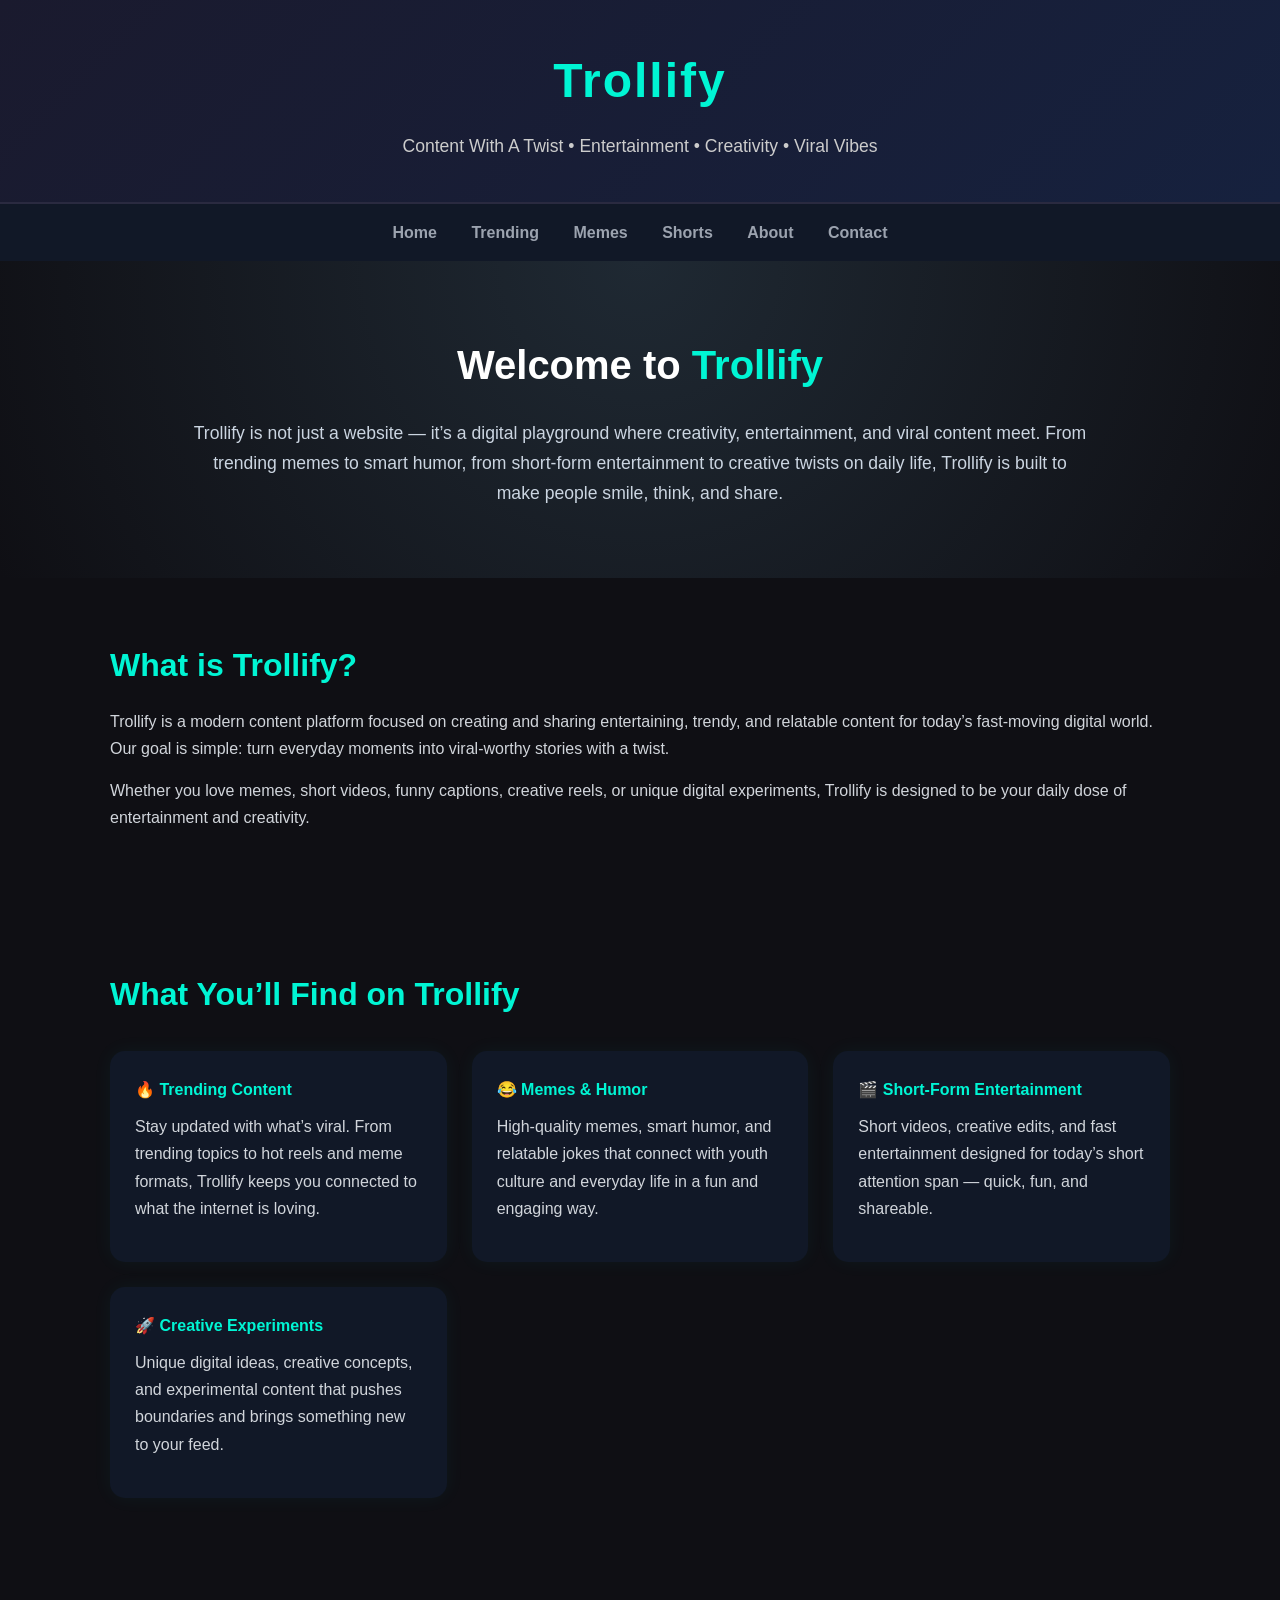
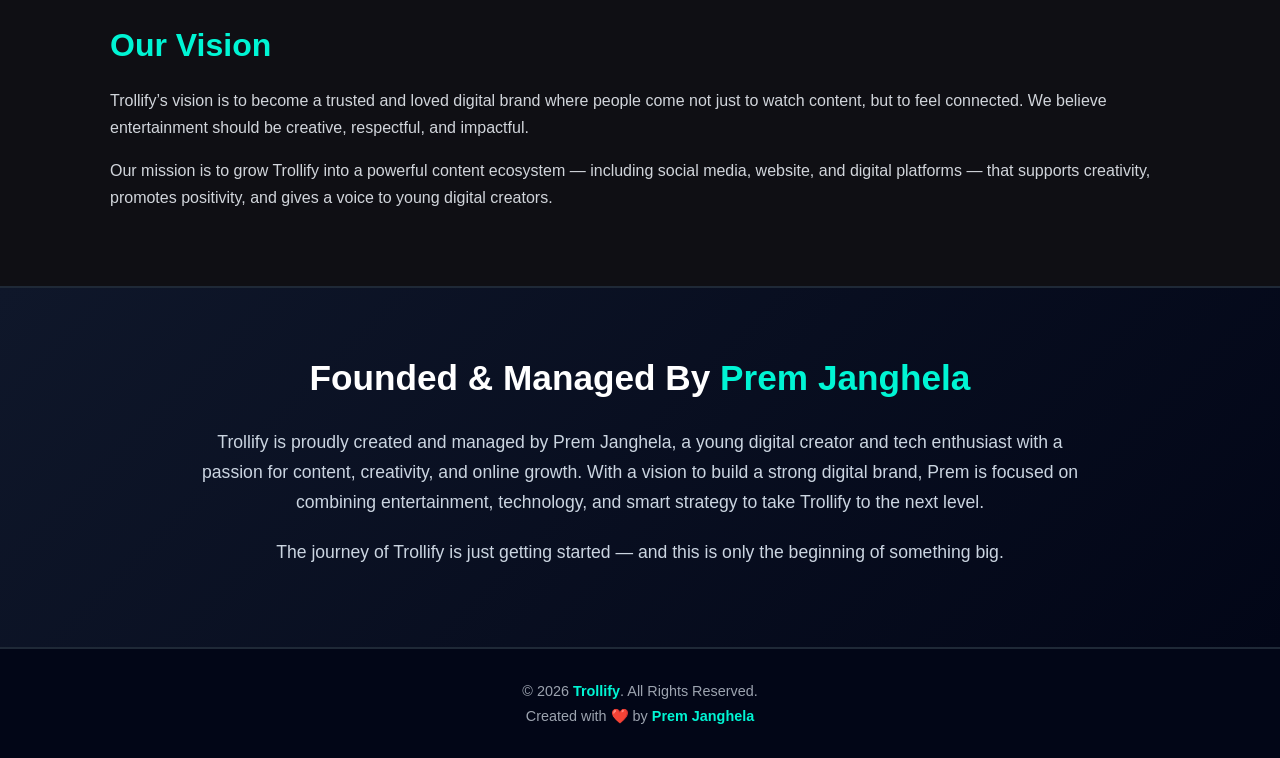
==== index.html @ 2ebb9288 "Create index.html" ====
<!DOCTYPE html>
<html lang="en">
<head>
  <meta charset="UTF-8" />
  <title>Trollify | Content With A Twist</title>
  <meta name="viewport" content="width=device-width, initial-scale=1.0" />

  <style>
    * {
      margin: 0;
      padding: 0;
      box-sizing: border-box;
      font-family: 'Segoe UI', Tahoma, Geneva, Verdana, sans-serif;
    }

    body {
      background: #0f0f14;
      color: #eaeaf0;
      line-height: 1.7;
    }

    header {
      background: linear-gradient(135deg, #1a1a2e, #16213e);
      padding: 40px 20px;
      text-align: center;
      border-bottom: 2px solid #2a2a40;
    }

    header h1 {
      font-size: 3rem;
      letter-spacing: 2px;
      color: #00f5d4;
    }

    header p {
      margin-top: 10px;
      font-size: 1.1rem;
      color: #ccc;
    }

    nav {
      background: #111827;
      padding: 15px;
      text-align: center;
    }

    nav a {
      color: #9ca3af;
      margin: 0 15px;
      text-decoration: none;
      font-weight: 600;
      transition: 0.3s;
    }

    nav a:hover {
      color: #00f5d4;
    }

    .hero {
      padding: 70px 20px;
      text-align: center;
      background: radial-gradient(circle at top, #1f2933, #0f0f14);
    }

    .hero h2 {
      font-size: 2.5rem;
      margin-bottom: 20px;
      color: #ffffff;
    }

    .hero span {
      color: #00f5d4;
    }

    .hero p {
      max-width: 900px;
      margin: auto;
      font-size: 1.1rem;
      color: #cbd5e1;
    }

    .section {
      padding: 60px 20px;
      max-width: 1100px;
      margin: auto;
    }

    .section h3 {
      font-size: 2rem;
      margin-bottom: 15px;
      color: #00f5d4;
    }

    .section p {
      margin-bottom: 15px;
      color: #d1d5db;
    }

    .cards {
      display: grid;
      grid-template-columns: repeat(auto-fit, minmax(250px, 1fr));
      gap: 25px;
      margin-top: 30px;
    }

    .card {
      background: #111827;
      border-radius: 15px;
      padding: 25px;
      box-shadow: 0 0 20px rgba(0, 245, 212, 0.05);
      transition: 0.3s;
    }

    .card:hover {
      transform: translateY(-5px);
      box-shadow: 0 0 30px rgba(0, 245, 212, 0.15);
    }

    .card h4 {
      color: #00f5d4;
      margin-bottom: 10px;
    }

    .owner {
      background: linear-gradient(135deg, #0f172a, #020617);
      border-top: 2px solid #1f2937;
      border-bottom: 2px solid #1f2937;
      text-align: center;
      padding: 60px 20px;
    }

    .owner h3 {
      font-size: 2.2rem;
      color: #ffffff;
    }

    .owner span {
      color: #00f5d4;
    }

    .owner p {
      max-width: 900px;
      margin: 20px auto;
      color: #cbd5e1;
      font-size: 1.1rem;
    }

    footer {
      background: #020617;
      text-align: center;
      padding: 30px 15px;
      color: #9ca3af;
      font-size: 0.9rem;
    }

    footer strong {
      color: #00f5d4;
    }
  </style>
</head>
<body>

  <!-- Header -->
  <header>
    <h1>Trollify</h1>
    <p>Content With A Twist • Entertainment • Creativity • Viral Vibes</p>
  </header>

  <!-- Navigation -->
  <nav>
    <a href="#">Home</a>
    <a href="#">Trending</a>
    <a href="#">Memes</a>
    <a href="#">Shorts</a>
    <a href="#">About</a>
    <a href="#">Contact</a>
  </nav>

  <!-- Hero Section -->
  <section class="hero">
    <h2>Welcome to <span>Trollify</span></h2>
    <p>
      Trollify is not just a website — it’s a digital playground where creativity,
      entertainment, and viral content meet. From trending memes to smart humor,
      from short-form entertainment to creative twists on daily life, Trollify is
      built to make people smile, think, and share.
    </p>
  </section>

  <!-- About Section -->
  <section class="section">
    <h3>What is Trollify?</h3>
    <p>
      Trollify is a modern content platform focused on creating and sharing
      entertaining, trendy, and relatable content for today’s fast-moving digital world.
      Our goal is simple: turn everyday moments into viral-worthy stories with a twist.
    </p>
    <p>
      Whether you love memes, short videos, funny captions, creative reels,
      or unique digital experiments, Trollify is designed to be your daily dose
      of entertainment and creativity.
    </p>
  </section>

  <!-- Cards Section -->
  <section class="section">
    <h3>What You’ll Find on Trollify</h3>

    <div class="cards">
      <div class="card">
        <h4>🔥 Trending Content</h4>
        <p>
          Stay updated with what’s viral. From trending topics to hot reels and
          meme formats, Trollify keeps you connected to what the internet is loving.
        </p>
      </div>

      <div class="card">
        <h4>😂 Memes & Humor</h4>
        <p>
          High-quality memes, smart humor, and relatable jokes that connect with
          youth culture and everyday life in a fun and engaging way.
        </p>
      </div>

      <div class="card">
        <h4>🎬 Short-Form Entertainment</h4>
        <p>
          Short videos, creative edits, and fast entertainment designed for
          today’s short attention span — quick, fun, and shareable.
        </p>
      </div>

      <div class="card">
        <h4>🚀 Creative Experiments</h4>
        <p>
          Unique digital ideas, creative concepts, and experimental content that
          pushes boundaries and brings something new to your feed.
        </p>
      </div>
    </div>
  </section>

  <!-- Vision Section -->
  <section class="section">
    <h3>Our Vision</h3>
    <p>
      Trollify’s vision is to become a trusted and loved digital brand where people
      come not just to watch content, but to feel connected. We believe entertainment
      should be creative, respectful, and impactful.
    </p>
    <p>
      Our mission is to grow Trollify into a powerful content ecosystem — including
      social media, website, and digital platforms — that supports creativity,
      promotes positivity, and gives a voice to young digital creators.
    </p>
  </section>

  <!-- Owner Section -->
  <section class="owner">
    <h3>Founded & Managed By <span>Prem Janghela</span></h3>
    <p>
      Trollify is proudly created and managed by Prem Janghela, a young digital
      creator and tech enthusiast with a passion for content, creativity, and
      online growth. With a vision to build a strong digital brand, Prem is focused
      on combining entertainment, technology, and smart strategy to take Trollify
      to the next level.
    </p>
    <p>
      The journey of Trollify is just getting started — and this is only the
      beginning of something big.
    </p>
  </section>

  <!-- Footer -->
  <footer>
    <p>
      © 2026 <strong>Trollify</strong>. All Rights Reserved. <br />
      Created with ❤️ by <strong>Prem Janghela</strong>
    </p>
  </footer>

</body>
</html>
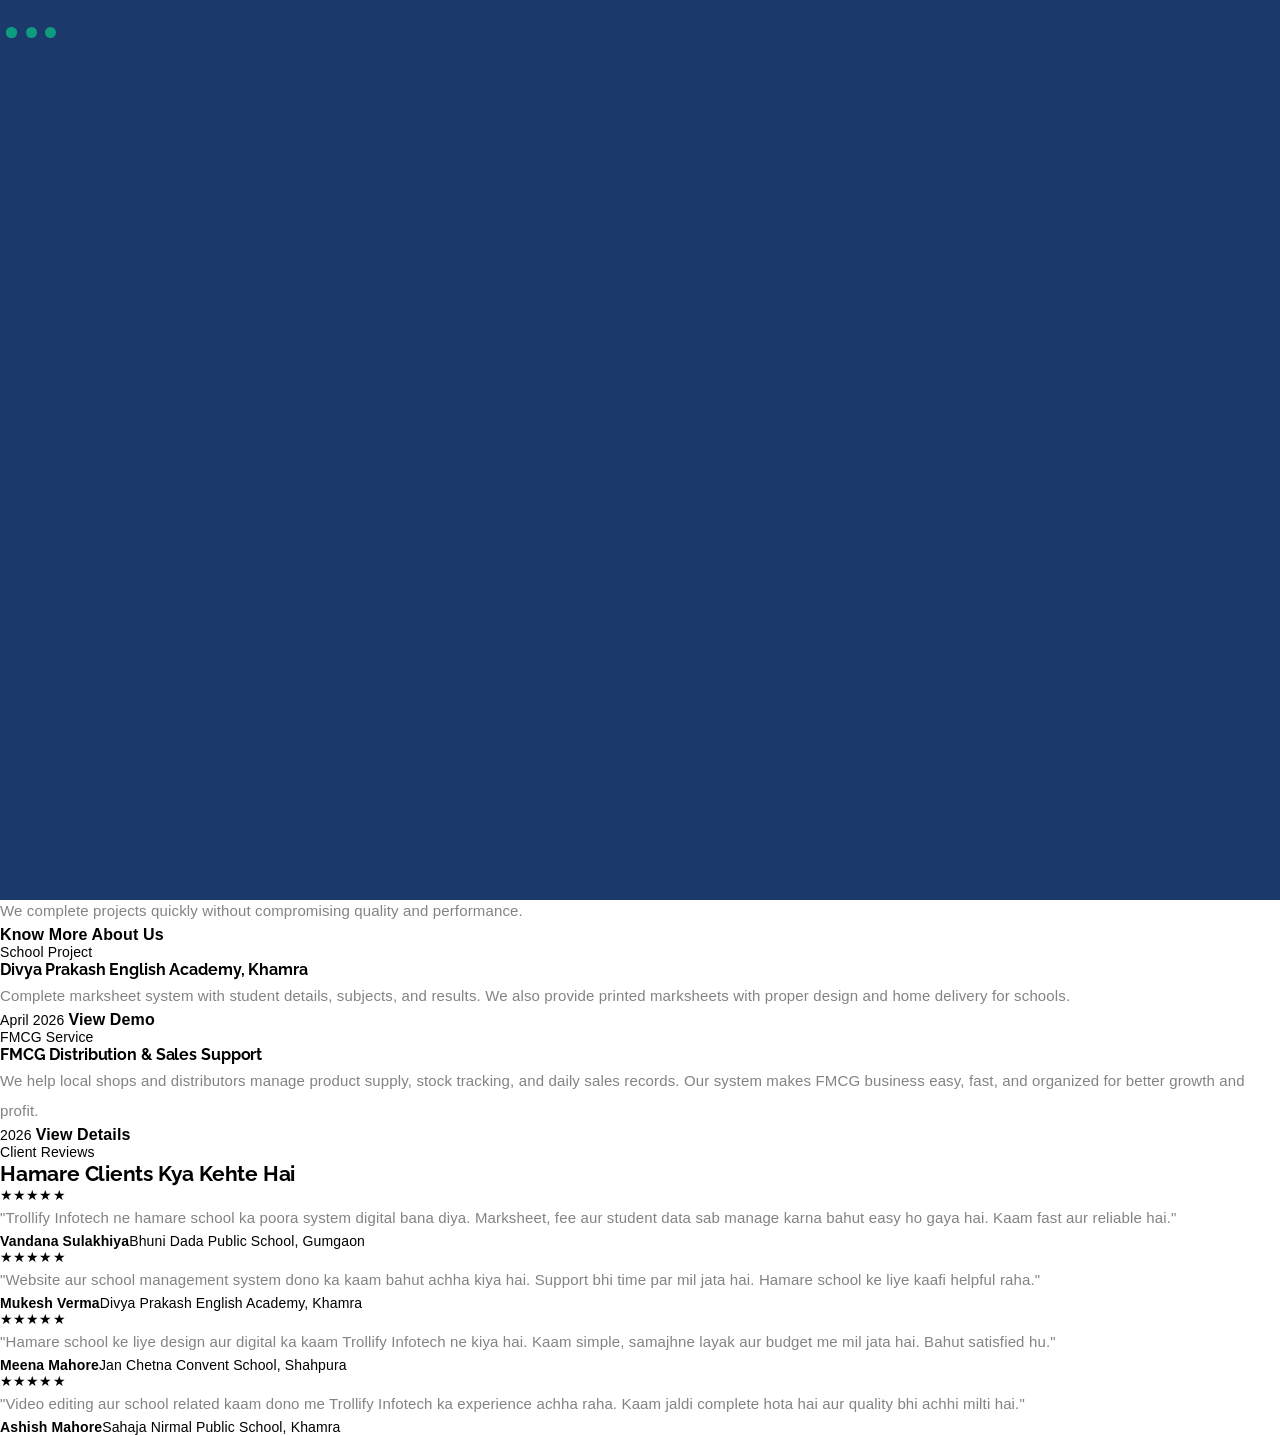
==== commit a94f916a: "Add files via upload" ====
--- a/index.html
+++ b/index.html
@@ -1,284 +1,328 @@
 <!DOCTYPE html>
 <html lang="en">
+
 <head>
-  <meta charset="UTF-8" />
-  <title>Trollify | Content With A Twist</title>
-  <meta name="viewport" content="width=device-width, initial-scale=1.0" />
-
-  <style>
-    * {
-      margin: 0;
-      padding: 0;
-      box-sizing: border-box;
-      font-family: 'Segoe UI', Tahoma, Geneva, Verdana, sans-serif;
-    }
-
-    body {
-      background: #0f0f14;
-      color: #eaeaf0;
-      line-height: 1.7;
-    }
-
-    header {
-      background: linear-gradient(135deg, #1a1a2e, #16213e);
-      padding: 40px 20px;
-      text-align: center;
-      border-bottom: 2px solid #2a2a40;
-    }
-
-    header h1 {
-      font-size: 3rem;
-      letter-spacing: 2px;
-      color: #00f5d4;
-    }
-
-    header p {
-      margin-top: 10px;
-      font-size: 1.1rem;
-      color: #ccc;
-    }
-
-    nav {
-      background: #111827;
-      padding: 15px;
-      text-align: center;
-    }
-
-    nav a {
-      color: #9ca3af;
-      margin: 0 15px;
-      text-decoration: none;
-      font-weight: 600;
-      transition: 0.3s;
-    }
-
-    nav a:hover {
-      color: #00f5d4;
-    }
-
-    .hero {
-      padding: 70px 20px;
-      text-align: center;
-      background: radial-gradient(circle at top, #1f2933, #0f0f14);
-    }
-
-    .hero h2 {
-      font-size: 2.5rem;
-      margin-bottom: 20px;
-      color: #ffffff;
-    }
-
-    .hero span {
-      color: #00f5d4;
-    }
-
-    .hero p {
-      max-width: 900px;
-      margin: auto;
-      font-size: 1.1rem;
-      color: #cbd5e1;
-    }
-
-    .section {
-      padding: 60px 20px;
-      max-width: 1100px;
-      margin: auto;
-    }
-
-    .section h3 {
-      font-size: 2rem;
-      margin-bottom: 15px;
-      color: #00f5d4;
-    }
-
-    .section p {
-      margin-bottom: 15px;
-      color: #d1d5db;
-    }
-
-    .cards {
-      display: grid;
-      grid-template-columns: repeat(auto-fit, minmax(250px, 1fr));
-      gap: 25px;
-      margin-top: 30px;
-    }
-
-    .card {
-      background: #111827;
-      border-radius: 15px;
-      padding: 25px;
-      box-shadow: 0 0 20px rgba(0, 245, 212, 0.05);
-      transition: 0.3s;
-    }
-
-    .card:hover {
-      transform: translateY(-5px);
-      box-shadow: 0 0 30px rgba(0, 245, 212, 0.15);
-    }
-
-    .card h4 {
-      color: #00f5d4;
-      margin-bottom: 10px;
-    }
-
-    .owner {
-      background: linear-gradient(135deg, #0f172a, #020617);
-      border-top: 2px solid #1f2937;
-      border-bottom: 2px solid #1f2937;
-      text-align: center;
-      padding: 60px 20px;
-    }
-
-    .owner h3 {
-      font-size: 2.2rem;
-      color: #ffffff;
-    }
-
-    .owner span {
-      color: #00f5d4;
-    }
-
-    .owner p {
-      max-width: 900px;
-      margin: 20px auto;
-      color: #cbd5e1;
-      font-size: 1.1rem;
-    }
-
-    footer {
-      background: #020617;
-      text-align: center;
-      padding: 30px 15px;
-      color: #9ca3af;
-      font-size: 0.9rem;
-    }
-
-    footer strong {
-      color: #00f5d4;
-    }
-  </style>
+    <meta charset="UTF-8">
+    <meta name="description" content="VaultEdge - Premium financial planning and investment management HTML template">
+    <meta http-equiv="X-UA-Compatible" content="IE=edge">
+    <meta name="viewport" content="width=device-width, initial-scale=1, shrink-to-fit=no">
+
+    <title>Trollify Infotech | Prem Janghela</title>
+
+    <link rel="icon" href="img/core-img/favicon.ico">
+    <link rel="stylesheet" href="style.css">
+    <link rel="stylesheet" href="css/custom-override.css">
 </head>
+
 <body>
-
-  <!-- Header -->
-  <header>
-    <h1>Trollify</h1>
-    <p>Content With A Twist • Entertainment • Creativity • Viral Vibes</p>
-  </header>
-
-  <!-- Navigation -->
-  <nav>
-    <a href="#">Home</a>
-    <a href="#">Trending</a>
-    <a href="#">Memes</a>
-    <a href="#">Shorts</a>
-    <a href="#">About</a>
-    <a href="#">Contact</a>
-  </nav>
-
-  <!-- Hero Section -->
-  <section class="hero">
-    <h2>Welcome to <span>Trollify</span></h2>
-    <p>
-      Trollify is not just a website — it’s a digital playground where creativity,
-      entertainment, and viral content meet. From trending memes to smart humor,
-      from short-form entertainment to creative twists on daily life, Trollify is
-      built to make people smile, think, and share.
-    </p>
-  </section>
-
-  <!-- About Section -->
-  <section class="section">
-    <h3>What is Trollify?</h3>
-    <p>
-      Trollify is a modern content platform focused on creating and sharing
-      entertaining, trendy, and relatable content for today’s fast-moving digital world.
-      Our goal is simple: turn everyday moments into viral-worthy stories with a twist.
-    </p>
-    <p>
-      Whether you love memes, short videos, funny captions, creative reels,
-      or unique digital experiments, Trollify is designed to be your daily dose
-      of entertainment and creativity.
-    </p>
-  </section>
-
-  <!-- Cards Section -->
-  <section class="section">
-    <h3>What You’ll Find on Trollify</h3>
-
-    <div class="cards">
-      <div class="card">
-        <h4>🔥 Trending Content</h4>
-        <p>
-          Stay updated with what’s viral. From trending topics to hot reels and
-          meme formats, Trollify keeps you connected to what the internet is loving.
-        </p>
-      </div>
-
-      <div class="card">
-        <h4>😂 Memes & Humor</h4>
-        <p>
-          High-quality memes, smart humor, and relatable jokes that connect with
-          youth culture and everyday life in a fun and engaging way.
-        </p>
-      </div>
-
-      <div class="card">
-        <h4>🎬 Short-Form Entertainment</h4>
-        <p>
-          Short videos, creative edits, and fast entertainment designed for
-          today’s short attention span — quick, fun, and shareable.
-        </p>
-      </div>
-
-      <div class="card">
-        <h4>🚀 Creative Experiments</h4>
-        <p>
-          Unique digital ideas, creative concepts, and experimental content that
-          pushes boundaries and brings something new to your feed.
-        </p>
-      </div>
-    </div>
-  </section>
-
-  <!-- Vision Section -->
-  <section class="section">
-    <h3>Our Vision</h3>
-    <p>
-      Trollify’s vision is to become a trusted and loved digital brand where people
-      come not just to watch content, but to feel connected. We believe entertainment
-      should be creative, respectful, and impactful.
-    </p>
-    <p>
-      Our mission is to grow Trollify into a powerful content ecosystem — including
-      social media, website, and digital platforms — that supports creativity,
-      promotes positivity, and gives a voice to young digital creators.
-    </p>
-  </section>
-
-  <!-- Owner Section -->
-  <section class="owner">
-    <h3>Founded & Managed By <span>Prem Janghela</span></h3>
-    <p>
-      Trollify is proudly created and managed by Prem Janghela, a young digital
-      creator and tech enthusiast with a passion for content, creativity, and
-      online growth. With a vision to build a strong digital brand, Prem is focused
-      on combining entertainment, technology, and smart strategy to take Trollify
-      to the next level.
-    </p>
-    <p>
-      The journey of Trollify is just getting started — and this is only the
-      beginning of something big.
-    </p>
-  </section>
-
-  <!-- Footer -->
-  <footer>
-    <p>
-      © 2026 <strong>Trollify</strong>. All Rights Reserved. <br />
-      Created with ❤️ by <strong>Prem Janghela</strong>
-    </p>
-  </footer>
-
+    <!-- Preloader -->
+    <div class="preloader d-flex align-items-center justify-content-center">
+        <div class="lds-ellipsis"><div></div><div></div><div></div><div></div></div>
+    </div>
+
+    <!-- ===== NAVBAR (single dark bar, logo left, nav center, CTA right) ===== -->
+<div id="header"></div>
+    <!-- ===== HERO: Split layout — left text, right image panel ===== -->
+    <section class="ve-hero">
+        <!-- Left Panel -->
+        <div class="ve-hero-left">
+            <span class="ve-hero-badge">Trusted Since 2025 &nbsp;·&nbsp; 20+ Clients</span>
+            <h1>One <span class="ve-highlight">Platform. </span><br>Multiple Solutions.</h1>            
+            <p>We provide complete digital solutions for schools, businesses, and creators. 
+            From school management systems and business growth strategies to FMCG support, 
+            video production, and freelancing services — everything in one place to help you grow faster.</p>
+            
+            <div class="ve-hero-btns">
+                <a href="services.html" class="ve-btn-primary">Explore Services</a>
+                <a href="about.html" class="ve-btn-ghost">Learn More</a>
+            </div>
+            <!-- Quick Stats Row -->
+            <div class="ve-hero-stats">
+                <div class="ve-stat">
+                    <strong>20+</strong>
+                    <span>Clients</span>
+                </div>
+                <div class="ve-stat-divider"></div>
+                <div class="ve-stat">
+                    <strong>99%</strong>
+                    <span>Client Satisfaction</span>
+                </div>
+                <div class="ve-stat-divider"></div>
+                <div class="ve-stat">
+                    <strong>3+</strong>
+                    <span>Years Experience</span>
+                </div>
+            </div>
+        </div>
+        <!-- Right Panel: overlapping image cards -->
+        <div class="ve-hero-right">
+            <div class="ve-hero-img-main bg-img" style="background-image:url(https://i.postimg.cc/QdpS8zsN/IMG-20260420-WA0002.jpg);"></div>
+            <div class="ve-hero-img-accent bg-img" style="background-image:url(img/ceo-photo.png);"></div>
+            <!-- Floating card -->
+            <div class="ve-float-card" style="opacity:60%;" >
+                <i class="fa fa-line-chart"></i>
+                <div>
+                    <strong>+86.4%</strong>
+                    <span>Growth</span>
+                </div>
+            </div>
+        </div>
+    </section>
+
+
+<div class="ve-trust-bar">
+    <div class="ve-trust-inner">
+        <span><i class="fa fa-laptop-code"></i> Modern Website Development</span>
+        <span><i class="fa fa user"></i> Complete School Management Solutions</span>
+        <span><i class="fa-solid fa-chart-line"></i> Business Growth & Digital Support</span>
+        <span><i class="fa-solid fa-box"></i> FMCG Distribution Assistance</span>
+        <span><i class="fa-solid fa-video"></i> Video Shooting & Editing Services</span>
+        <span><i class="fa-solid fa-paintbrush"></i> Creative Design & Branding</span>
+        <span><i class="fa-solid fa-user-gear"></i> Custom Freelancing Services</span>
+        <span><i class="fa-solid fa-indian-rupee-sign"></i> Affordable Pricing</span>
+        <span><i class="fa-solid fa-bolt"></i> Fast Delivery</span>
+        <span><i class="fa-solid fa-headset"></i> Customer Support</span>
+    </div>
+</div>
+<!-- ===== SERVICES GRID (Trollify Version) ===== -->
+<section class="ve-section ve-services-section">
+    <div class="container">
+        <div class="ve-section-header text-center">
+            <span class="ve-section-tag">What We Offer</span>
+            <h2>Our Digital <span>Services</span></h2>
+            <p>From schools to businesses — we provide complete digital solutions to grow faster and smarter.</p>
+        </div>
+
+        <div class="ve-services-grid">
+
+            <div class="ve-service-card wow fadeInUp" data-wow-delay="100ms">
+                <div class="ve-service-icon"><i class="icon-profits"></i></div>
+                <h4>School Management System</h4>
+                <p>Complete solution for marksheet, admit card, fee management, and student data handling.</p>
+                <a href="school.html" class="ve-card-link">Explore <i class="fa fa-long-arrow-right"></i></a>
+            </div>
+
+            <div class="ve-service-card wow fadeInUp" data-wow-delay="200ms">
+                <div class="ve-service-icon"><i class="icon-money-1"></i></div>
+                <h4>Business Growth Solutions</h4>
+                <p>We help businesses grow with website development, branding, and digital marketing.</p>
+                <a href="business.html" class="ve-card-link">Explore <i class="fa fa-long-arrow-right"></i></a>
+            </div>
+
+            <div class="ve-service-card wow fadeInUp" data-wow-delay="300ms">
+                <div class="ve-service-icon"><i class="icon-coin"></i></div>
+                <h4>FMCG Support Services</h4>
+                <p>Support for distribution systems, sales tracking, and retail business management.</p>
+                <a href="fmcg.html" class="ve-card-link">Explore <i class="fa fa-long-arrow-right"></i></a>
+            </div>
+
+            <div class="ve-service-card wow fadeInUp" data-wow-delay="400ms">
+                <div class="ve-service-icon"><i class="icon-smartphone-1"></i></div>
+                <h4>Video Shooting & Editing</h4>
+                <p>Professional video creation, reels, ads, and promotional content for your brand.</p>
+                <a href="video.html" class="ve-card-link">Explore <i class="fa fa-long-arrow-right"></i></a>
+            </div>
+
+            <div class="ve-service-card wow fadeInUp" data-wow-delay="500ms">
+                <div class="ve-service-icon"><i class="icon-diamond"></i></div>
+                <h4>Website Development</h4>
+                <p>Modern and responsive websites designed to grow your business online.</p>
+                <a href="web.html" class="ve-card-link">Explore <i class="fa fa-long-arrow-right"></i></a>
+            </div>
+
+            <div class="ve-service-card wow fadeInUp" data-wow-delay="600ms">
+                <div class="ve-service-icon"><i class="icon-piggy-bank"></i></div>
+                <h4>Freelancing & Design</h4>
+                <p>Posters, social media creatives, and custom digital work at affordable pricing.</p>
+                <a href="freelancing.html" class="ve-card-link">Explore <i class="fa fa-long-arrow-right"></i></a>
+            </div>
+
+        </div>
+    </div>
+</section>
+
+<!-- ===== WHY US (Trollify Version) ===== -->
+<section class="ve-section ve-whyus-section">
+    <div class="container">
+        <div class="row align-items-center">
+
+            <!-- Image Side --
+            <div class="col-12 col-lg-5">
+                <div class="ve-whyus-img-wrap wow fadeInLeft" data-wow-delay="100ms">
+                    <div class="ve-whyus-img-main bg-img" style="background-image:url(img/bg-img/5.jpg);"></div>
+                    <div class="ve-whyus-badge">
+                        <strong>2+</strong>
+                        <span>Years of Digital Experience</span>
+                    </div>
+                </div>
+            </div> 
+            --->
+
+            <!-- Content Side -->
+            <div class="col-12 col-lg-7 wow fadeInRight" data-wow-delay="200ms">
+                <div class="ve-whyus-content">
+                    <span class="ve-section-tag">Why Trollify Infotech</span>
+                    <h2>A Smarter Way to Grow <span>Your Business</span></h2>
+
+                    <p>
+                        We provide smart digital solutions for schools, businesses, and creators. 
+                        Our focus is to deliver fast, affordable, and result-driven services that help you grow in today’s digital world.
+                    </p>
+
+                    <div class="ve-checklist">
+
+                        <div class="ve-check-item">
+                            <i class="fa fa-check-circle"></i>
+                            <div>
+                                <strong>Multi-Service Platform</strong>
+                                <p>All services like school systems, business growth, video editing, and design in one place.</p>
+                            </div>
+                        </div>
+
+                        <div class="ve-check-item">
+                            <i class="fa fa-check-circle"></i>
+                            <div>
+                                <strong>Affordable Pricing</strong>
+                                <p>Budget-friendly solutions designed for students, schools, and small businesses.</p>
+                            </div>
+                        </div>
+
+                        <div class="ve-check-item">
+                            <i class="fa fa-check-circle"></i>
+                            <div>
+                                <strong>Fast & Reliable Delivery</strong>
+                                <p>We complete projects quickly without compromising quality and performance.</p>
+                            </div>
+                        </div>
+
+                    </div>
+
+                    <a href="about.html" class="ve-btn-primary mt-30">Know More About Us</a>
+                </div>
+            </div>
+
+        </div>
+    </div>
+</section>
+
+<!---------post------>    
+<div class="col-12 col-md-4 wow fadeInUp" data-wow-delay="100ms">
+    <div class="ve-insight-card">
+
+        <!-- Image -->
+        <div class="ve-insight-img bg-img" style="background-image:url(https://i.postimg.cc/QdpS8zsN/IMG-20260420-WA0002.jpg);"></div>
+
+        <div class="ve-insight-body">
+            <span class="ve-insight-cat">School Project</span>
+
+            <h5>
+                <a href="#">Divya Prakash English Academy, Khamra</a>
+            </h5>
+
+            <p>
+                Complete marksheet system with student details, subjects, and results. 
+                We also provide printed marksheets with proper design and home delivery for schools.
+            </p>
+
+            <div class="ve-insight-meta">
+                <span><i class="fa fa-calendar"></i> April 2026</span>
+                <a href="#">View Demo <i class="fa fa-arrow-right"></i></a>
+            </div>
+        </div>
+
+    </div>
+</div>
+<!---------post------>    
+
+<!---------post------>    
+<div class="col-12 col-md-4 wow fadeInUp" data-wow-delay="100ms">
+    <div class="ve-insight-card">
+
+        <!-- Image -->
+        <div class="ve-insight-img bg-img" style="background-image:url(https://i.postimg.cc/fRnNH5sM/FMCG.jpg);"></div>
+
+        <div class="ve-insight-body">
+            <span class="ve-insight-cat">FMCG Service</span>
+
+            <h5>
+                <a href="#">FMCG Distribution & Sales Support</a>
+            </h5>
+
+            <p>
+                We help local shops and distributors manage product supply, stock tracking, 
+                and daily sales records. Our system makes FMCG business easy, fast, and organized 
+                for better growth and profit.
+            </p>
+
+            <div class="ve-insight-meta">
+                <span><i class="fa fa-calendar"></i> 2026</span>
+                <a href="#">View Details <i class="fa fa-arrow-right"></i></a>
+            </div>
+        </div>
+
+    </div>
+</div>
+<!---------post------>
+
+<!-- ===== TESTIMONIALS (Trollify Version) ===== -->
+<section class="ve-section ve-testimonials-section">
+    <div class="container">
+        <div class="ve-section-header text-center">
+            <span class="ve-section-tag">Client Reviews</span>
+            <h2>Hamare Clients <span>Kya Kehte Hai</span></h2>
+        </div>
+
+        <div class="ve-testi-grid">
+
+            <div class="ve-testi-card wow fadeInUp" data-wow-delay="100ms">
+                <div class="ve-testi-stars">&#9733;&#9733;&#9733;&#9733;&#9733;</div>
+                <p>"Trollify Infotech ne hamare school ka poora system digital bana diya. Marksheet, fee aur student data sab manage karna bahut easy ho gaya hai. Kaam fast aur reliable hai."</p>
+                <div class="ve-testi-author">
+                    <div class="ve-testi-avatar bg-img" style="background-image:url(https://i.ibb.co/CpmNpqcm/20250130-134053.jpg);"></div>
+                    <div><strong>Vandana Sulakhiya</strong><span>Bhuni Dada Public School, Gumgaon</span></div>
+                </div>
+            </div>
+
+            <div class="ve-testi-card wow fadeInUp" data-wow-delay="250ms">
+                <div class="ve-testi-stars">&#9733;&#9733;&#9733;&#9733;&#9733;</div>
+                <p>"Website aur school management system dono ka kaam bahut achha kiya hai. Support bhi time par mil jata hai. Hamare school ke liye kaafi helpful raha."</p>
+                <div class="ve-testi-author">
+                    <div class="ve-testi-avatar bg-img" style="background-image:url(https://i.postimg.cc/Kz4BsWHz/IMG-20260420-WA0001.jpg);"></div>
+                    <div><strong>Mukesh Verma</strong><span>Divya Prakash English Academy, Khamra</span></div>
+                </div>
+            </div>
+
+            <div class="ve-testi-card wow fadeInUp" data-wow-delay="400ms">
+                <div class="ve-testi-stars">&#9733;&#9733;&#9733;&#9733;&#9733;</div>
+                <p>"Hamare school ke liye design aur digital ka kaam Trollify Infotech ne kiya hai. Kaam simple, samajhne layak aur budget me mil jata hai. Bahut satisfied hu."</p>
+                <div class="ve-testi-author">
+                    <div class="ve-testi-avatar bg-img" style="background-image:url(https://i.postimg.cc/kGsqPsG9/images-2025-08-26T223742-914.jpg);"></div>
+                    <div><strong>Meena Mahore</strong><span>Jan Chetna Convent School, Shahpura</span></div>
+                </div>
+            </div>
+
+            <div class="ve-testi-card wow fadeInUp" data-wow-delay="550ms">
+                <div class="ve-testi-stars">&#9733;&#9733;&#9733;&#9733;&#9733;</div>
+                <p>"Video editing aur school related kaam dono me Trollify Infotech ka experience achha raha. Kaam jaldi complete hota hai aur quality bhi achhi milti hai."</p>
+                <div class="ve-testi-author">
+                    <div class="ve-testi-avatar bg-img" style="background-image:url(https://i.postimg.cc/0yfmH1P7/IMG-20260420-WA0000.jpg);"></div>
+                    <div><strong>Ashish Mahore</strong><span>Sahaja Nirmal Public School, Khamra</span></div>
+                </div>
+            </div>
+
+        </div>
+    </div>
+</section>
+    
+<div id="footer"></div>
+    <!-- Scripts -->
+    <script src="js/jquery/jquery-2.2.4.min.js"></script>
+    <script src="js/bootstrap/popper.min.js"></script>
+    <script src="js/bootstrap/bootstrap.min.js"></script>
+    <script src="js/plugins/plugins.js"></script>
+    <script src="js/active.js"></script>
+    <script src="js/vaultedge.js"></script>
+    <script src="js/header.js"></script>
+    <script src="js/footer.js"></script>
 </body>
-</html>
+</html>
--- a/style.css
+++ b/style.css
@@ -0,0 +1,2087 @@
+/* [Core Stylesheet - 1.0] */
+/* :: 1.0 Import Fonts */
+@import url("https://fonts.googleapis.com/css2?family=Raleway:wght@300;400;500;600;700&family=Source+Sans+3:wght@300;400;600;700&display=swap");
+/* :: 2.0 Import All CSS */
+@import url(css/bootstrap.min.css);
+@import url(css/classy-nav.css);
+@import url(css/owl.carousel.min.css);
+@import url(css/animate.css);
+@import url(css/font-awesome.min.css);
+@import url(css/credit-icon.css);
+/* :: 3.0 Base CSS */
+* {
+  margin: 0;
+  padding: 0; }
+
+body {
+  font-family: "Source Sans 3", sans-serif;
+  font-size: 14px; }
+
+h1,
+h2,
+h3,
+h4,
+h5,
+h6 {
+  font-family: "Raleway", sans-serif;
+  color: #000000;
+  line-height: 1.3;
+  font-weight: 700; }
+
+p {
+  color: #838383;
+  font-size: 15px;
+  line-height: 2;
+  font-weight: 400; }
+
+a,
+a:hover,
+a:focus {
+  -webkit-transition-duration: 500ms;
+  transition-duration: 500ms;
+  text-decoration: none;
+  outline: 0 solid transparent;
+  color: #000000;
+  font-weight: 700;
+  font-size: 16px; }
+
+ul,
+ol {
+  margin: 0; }
+  ul li,
+  ol li {
+    list-style: none; }
+
+img {
+  height: auto;
+  max-width: 100%; }
+
+/* :: 3.1.0 Spacing */
+.mt-15 {
+  margin-top: 15px !important; }
+
+.mt-30 {
+  margin-top: 30px !important; }
+
+.mt-50 {
+  margin-top: 50px !important; }
+
+.mt-70 {
+  margin-top: 70px !important; }
+
+.mt-100 {
+  margin-top: 100px !important; }
+
+.mb-15 {
+  margin-bottom: 15px !important; }
+
+.mb-30 {
+  margin-bottom: 30px !important; }
+
+.mb-50 {
+  margin-bottom: 50px !important; }
+
+.mb-70 {
+  margin-bottom: 70px !important; }
+
+.mb-100 {
+  margin-bottom: 100px !important; }
+
+.ml-15 {
+  margin-left: 15px !important; }
+
+.ml-30 {
+  margin-left: 30px !important; }
+
+.ml-50 {
+  margin-left: 50px !important; }
+
+.mr-15 {
+  margin-right: 15px !important; }
+
+.mr-30 {
+  margin-right: 30px !important; }
+
+.mr-50 {
+  margin-right: 50px !important; }
+
+/* :: 3.2.0 Height */
+.height-400 {
+  height: 400px !important; }
+
+.height-500 {
+  height: 500px !important; }
+
+.height-600 {
+  height: 600px !important; }
+
+.height-700 {
+  height: 700px !important; }
+
+.height-800 {
+  height: 800px !important; }
+
+/* :: 3.3.0 Section Padding */
+.section-padding-100 {
+  padding-top: 100px;
+  padding-bottom: 100px; }
+
+.section-padding-100-0 {
+  padding-top: 100px;
+  padding-bottom: 0; }
+
+.section-padding-0-100 {
+  padding-top: 0;
+  padding-bottom: 100px; }
+
+.section-padding-100-70 {
+  padding-top: 100px;
+  padding-bottom: 70px; }
+
+/* :: 3.4.0 Preloader */
+.preloader {
+  background-color: #1b3a6b;
+  width: 100%;
+  height: 100%;
+  position: fixed;
+  top: 0;
+  left: 0;
+  right: 0;
+  z-index: 99999; }
+  .preloader .lds-ellipsis {
+    display: inline-block;
+    position: relative;
+    width: 64px;
+    height: 64px; }
+    .preloader .lds-ellipsis div {
+      position: absolute;
+      top: 27px;
+      width: 11px;
+      height: 11px;
+      border-radius: 50%;
+      background: #0e9c7f;
+      animation-timing-function: cubic-bezier(0, 1, 1, 0); }
+      .preloader .lds-ellipsis div:nth-child(1) {
+        left: 6px;
+        -webkit-animation: lds-ellipsis1 0.6s infinite;
+        animation: lds-ellipsis1 0.6s infinite; }
+      .preloader .lds-ellipsis div:nth-child(2) {
+        left: 6px;
+        -webkit-animation: lds-ellipsis2 0.6s infinite;
+        animation: lds-ellipsis2 0.6s infinite; }
+      .preloader .lds-ellipsis div:nth-child(3) {
+        left: 26px;
+        -webkit-animation: lds-ellipsis2 0.6s infinite;
+        animation: lds-ellipsis2 0.6s infinite; }
+      .preloader .lds-ellipsis div:nth-child(4) {
+        left: 45px;
+        -webkit-animation: lds-ellipsis3 0.6s infinite;
+        animation: lds-ellipsis3 0.6s infinite; }
+
+@-webkit-keyframes lds-ellipsis1 {
+  0% {
+    -webkit-transform: scale(0);
+    transform: scale(0); }
+  100% {
+    -webkit-transform: scale(1);
+    transform: scale(1); } }
+@keyframes lds-ellipsis1 {
+  0% {
+    -webkit-transform: scale(0);
+    transform: scale(0); }
+  100% {
+    -webkit-transform: scale(1);
+    transform: scale(1); } }
+@-webkit-keyframes lds-ellipsis3 {
+  0% {
+    -webkit-transform: scale(1);
+    transform: scale(1); }
+  100% {
+    -webkit-transform: scale(0);
+    transform: scale(0); } }
+@keyframes lds-ellipsis3 {
+  0% {
+    -webkit-transform: scale(1);
+    transform: scale(1); }
+  100% {
+    -webkit-transform: scale(0);
+    transform: scale(0); } }
+@-webkit-keyframes lds-ellipsis2 {
+  0% {
+    -webkit-transform: translate(0, 0);
+    transform: translate(0, 0); }
+  100% {
+    -webkit-transform: translate(19px, 0);
+    transform: translate(19px, 0); } }
+@keyframes lds-ellipsis2 {
+  0% {
+    -webkit-transform: translate(0, 0);
+    transform: translate(0, 0); }
+  100% {
+    -webkit-transform: translate(19px, 0);
+    transform: translate(19px, 0); } }
+/* :: 3.5.0 Miscellaneous */
+.jarallax {
+  position: relative;
+  z-index: 0; }
+
+.jarallax > .jarallax-img {
+  position: absolute;
+  object-fit: cover;
+  font-family: 'object-fit: cover;';
+  top: 0;
+  left: 0;
+  width: 100%;
+  height: 100%;
+  z-index: -1; }
+
+.section-heading {
+  position: relative;
+  z-index: 1;
+  margin-bottom: 30px; }
+  .section-heading .line {
+    width: 25px;
+    height: 5px;
+    border-radius: 3px;
+    background-color: #0e9c7f;
+    margin-bottom: 20px; }
+  .section-heading p {
+    font-size: 12px;
+    margin-bottom: 0;
+    letter-spacing: 2px;
+    color: #a5a5a5;
+    text-transform: uppercase; }
+  .section-heading h2 {
+    font-size: 36px;
+    color: #212121;
+    font-weight: 700;
+    margin-bottom: 0; }
+    @media only screen and (min-width: 992px) and (max-width: 1199px) {
+      .section-heading h2 {
+        font-size: 28px; } }
+    @media only screen and (min-width: 768px) and (max-width: 991px) {
+      .section-heading h2 {
+        font-size: 24px; } }
+    @media only screen and (max-width: 767px) {
+      .section-heading h2 {
+        font-size: 24px; } }
+  .section-heading.white .line {
+    background-color: #ffffff; }
+  .section-heading.white p,
+  .section-heading.white h2 {
+    color: #ffffff; }
+  .section-heading.text-center .line {
+    margin-left: auto;
+    margin-right: auto; }
+
+.box-shadow {
+  position: relative;
+  z-index: 1; }
+  .box-shadow:hover {
+    box-shadow: 0 0 24px rgba(0, 0, 0, 0.2); }
+
+.tooltip-inner {
+  background-color: #0e9c7f;
+  box-shadow: 0 0 24px rgba(0, 0, 0, 0.2); }
+
+.tooltip .arrow::before {
+  border-bottom-color: #0e9c7f; }
+
+.bg-img {
+  background-position: center center;
+  background-size: cover;
+  background-repeat: no-repeat; }
+
+.bg-white {
+  background-color: #ffffff !important; }
+
+.bg-dark {
+  background-color: #000000 !important; }
+
+.bg-transparent {
+  background-color: transparent !important; }
+
+.bg-gray {
+  background-color: #f5f7fa; }
+
+.font-bold {
+  font-weight: 700; }
+
+.font-light {
+  font-weight: 300; }
+
+.bg-overlay {
+  position: relative;
+  z-index: 2;
+  background-position: center center;
+  background-size: cover; }
+  .bg-overlay::after {
+    background-color: rgba(0, 0, 0, 0.61);
+    position: absolute;
+    z-index: -1;
+    top: 0;
+    left: 0;
+    width: 100%;
+    height: 100%;
+    content: ""; }
+
+.bg-fixed {
+  background-attachment: fixed !important; }
+
+/* :: 3.6.0 ScrollUp */
+#scrollUp {
+  background-color: #1b3a6b;
+  border-radius: 5px 0 0 5px;
+  bottom: 70px;
+  color: #ffffff;
+  font-size: 10px;
+  padding: 12px 0;
+  height: 60px;
+  line-height: 1.5;
+  right: 0;
+  text-align: center;
+  width: 35px;
+  -webkit-transition-duration: 500ms;
+  transition-duration: 500ms;
+  font-weight: 700;
+  box-shadow: 0 1px 5px 2px rgba(0, 0, 0, 0.15);
+  text-transform: uppercase; }
+  #scrollUp i {
+    font-size: 18px;
+    display: block; }
+  #scrollUp:hover {
+    background-color: #0e9c7f;
+    color: #ffffff; }
+
+/* :: 3.7.0 Credit Button */
+.credit-btn {
+  -webkit-transition-duration: 500ms;
+  transition-duration: 500ms;
+  background-color: #0e9c7f;
+  position: relative;
+  z-index: 1;
+  display: inline-block;
+  min-width: 175px;
+  height: 48px;
+  color: #ffffff;
+  border-radius: 5px;
+  padding: 0 30px;
+  font-size: 14px;
+  line-height: 48px;
+  font-weight: 700;
+  text-transform: uppercase; }
+  .credit-btn:hover, .credit-btn:focus {
+    font-size: 14px;
+    font-weight: 700;
+    background-color: #1b3a6b;
+    color: #ffffff; }
+  .credit-btn.btn-2 {
+    background-color: #1b3a6b;
+    color: #ffffff; }
+    .credit-btn.btn-2:hover, .credit-btn.btn-2:focus {
+      background-color: #0e9c7f;
+      color: #ffffff; }
+  .credit-btn.btn-3 {
+    background-color: transparent;
+    color: #1b3a6b;
+    border: 2px solid #1b3a6b;
+    line-height: 44px; }
+    .credit-btn.btn-3:hover, .credit-btn.btn-3:focus {
+      border: 2px solid #1b3a6b;
+      background-color: #1b3a6b;
+      color: #ffffff; }
+
+/* :: 4.0 Header Area CSS */
+.header-area {
+  position: relative;
+  z-index: 1000;
+  width: 100%; }
+  .header-area .top-header-area {
+    position: relative;
+    z-index: 1;
+    width: 100%;
+    height: 80px;
+    background-color: #eef1f7; }
+    .header-area .top-header-area .top-contact-info {
+      position: relative;
+      z-index: 1; }
+      .header-area .top-header-area .top-contact-info a {
+        display: inline-block;
+        color: #838383;
+        font-size: 14px;
+        margin-bottom: 0;
+        display: -webkit-box;
+        display: -ms-flexbox;
+        display: flex;
+        -webkit-box-align: center;
+        -ms-flex-align: center;
+        -ms-grid-row-align: center;
+        align-items: center;
+        font-weight: 600; }
+        .header-area .top-header-area .top-contact-info a img {
+          margin-right: 10px; }
+        @media only screen and (max-width: 767px) {
+          .header-area .top-header-area .top-contact-info a span {
+            display: none; } }
+        .header-area .top-header-area .top-contact-info a:first-child {
+          margin-right: 30px; }
+        .header-area .top-header-area .top-contact-info a:hover, .header-area .top-header-area .top-contact-info a:focus {
+          color: #1b3a6b; }
+        @media only screen and (min-width: 768px) and (max-width: 991px) {
+          .header-area .top-header-area .top-contact-info a {
+            font-size: 13px; } }
+  .header-area .credit-main-menu {
+    position: relative;
+    width: 100%;
+    z-index: 1;
+    background-color: #0e9c7f; }
+    .header-area .credit-main-menu::after {
+      width: 50%;
+      height: 100%;
+      background-color: #1b3a6b;
+      position: absolute;
+      top: 0;
+      left: 0;
+      content: '';
+      z-index: 1; }
+    .header-area .credit-main-menu .classy-nav-container {
+      background-color: transparent; }
+    .header-area .credit-main-menu .classy-navbar {
+      height: 85px;
+      padding: 0;
+      background-color: #1b3a6b; }
+      @media only screen and (max-width: 767px) {
+        .header-area .credit-main-menu .classy-navbar {
+          height: 70px; } }
+      .header-area .credit-main-menu .classy-navbar .classynav ul li a {
+        font-weight: 600;
+        text-transform: capitalize;
+        font-size: 15px;
+        padding: 0 15px;
+        color: #ffffff; }
+        .header-area .credit-main-menu .classy-navbar .classynav ul li a:hover, .header-area .credit-main-menu .classy-navbar .classynav ul li a:focus {
+          color: #0e9c7f; }
+        @media only screen and (min-width: 992px) and (max-width: 1199px) {
+          .header-area .credit-main-menu .classy-navbar .classynav ul li a {
+            font-size: 14px; } }
+        @media only screen and (min-width: 768px) and (max-width: 991px) {
+          .header-area .credit-main-menu .classy-navbar .classynav ul li a {
+            color: #1b3a6b; } }
+        @media only screen and (max-width: 767px) {
+          .header-area .credit-main-menu .classy-navbar .classynav ul li a {
+            color: #1b3a6b; } }
+      .header-area .credit-main-menu .classy-navbar .classynav > ul > li:first-child a {
+        padding-left: 0; }
+        @media only screen and (min-width: 768px) and (max-width: 991px) {
+          .header-area .credit-main-menu .classy-navbar .classynav > ul > li:first-child a {
+            padding-left: 15px; } }
+        @media only screen and (max-width: 767px) {
+          .header-area .credit-main-menu .classy-navbar .classynav > ul > li:first-child a {
+            padding-left: 15px; } }
+      .header-area .credit-main-menu .classy-navbar .classynav ul li.megamenu-item > a::after,
+      .header-area .credit-main-menu .classy-navbar .classynav ul li.has-down > a::after {
+        color: #ffffff; }
+        @media only screen and (min-width: 768px) and (max-width: 991px) {
+          .header-area .credit-main-menu .classy-navbar .classynav ul li.megamenu-item > a::after,
+          .header-area .credit-main-menu .classy-navbar .classynav ul li.has-down > a::after {
+            color: #1b3a6b; } }
+        @media only screen and (max-width: 767px) {
+          .header-area .credit-main-menu .classy-navbar .classynav ul li.megamenu-item > a::after,
+          .header-area .credit-main-menu .classy-navbar .classynav ul li.has-down > a::after {
+            color: #1b3a6b; } }
+      .header-area .credit-main-menu .classy-navbar .classynav ul li ul li a {
+        color: #1b3a6b;
+        font-size: 14px; }
+      .header-area .credit-main-menu .classy-navbar .contact {
+        position: relative;
+        z-index: 1;
+        padding-left: 50px;
+        height: 100%;
+        overflow-y: hidden;
+        overflow-x: hidden; }
+        .header-area .credit-main-menu .classy-navbar .contact::before {
+          width: 100%;
+          height: 200%;
+          content: '';
+          position: absolute;
+          top: 42%;
+          left: 0;
+          z-index: -1;
+          background-color: #0e9c7f;
+          -webkit-transform: rotate(30deg);
+          transform: rotate(30deg); }
+        .header-area .credit-main-menu .classy-navbar .contact::after {
+          width: 1000%;
+          height: 100%;
+          content: '';
+          position: absolute;
+          top: 0;
+          left: 62px;
+          z-index: -1;
+          background-color: #0e9c7f; }
+        .header-area .credit-main-menu .classy-navbar .contact a {
+          display: inline-block;
+          font-size: 24px;
+          color: #1b3a6b;
+          font-weight: 700;
+          line-height: 85px; }
+          .header-area .credit-main-menu .classy-navbar .contact a:hover {
+            color: #ffffff; }
+          @media only screen and (min-width: 992px) and (max-width: 1199px) {
+            .header-area .credit-main-menu .classy-navbar .contact a {
+              font-size: 20px; } }
+          @media only screen and (min-width: 768px) and (max-width: 991px) {
+            .header-area .credit-main-menu .classy-navbar .contact a {
+              font-size: 18px; } }
+          @media only screen and (max-width: 767px) {
+            .header-area .credit-main-menu .classy-navbar .contact a {
+              font-size: 14px;
+              line-height: 70px; } }
+  .header-area .is-sticky .credit-main-menu {
+    box-shadow: 0 7px 40px 0 rgba(0, 0, 0, 0.3); }
+
+/* :: 5.0 Hero Area CSS */
+.hero-area {
+  position: relative;
+  z-index: 1; }
+  .hero-area .owl-dots {
+    display: -webkit-box;
+    display: -ms-flexbox;
+    display: flex;
+    -webkit-box-pack: center;
+    -ms-flex-pack: center;
+    justify-content: center;
+    position: absolute;
+    width: 100%;
+    z-index: 100;
+    bottom: 30px;
+    left: 0;
+    right: 0; }
+    .hero-area .owl-dots .owl-dot {
+      width: 8px;
+      height: 8px;
+      background-color: #d2d2d2;
+      border-radius: 50%;
+      margin: 0 6px; }
+      .hero-area .owl-dots .owl-dot.active {
+        background-color: #0e9c7f; }
+  .hero-area .owl-prev,
+  .hero-area .owl-next {
+    position: absolute;
+    width: 46px;
+    height: 46px;
+    border-radius: 50%;
+    top: 50%;
+    margin-top: -23px;
+    font-size: 18px;
+    color: #ffffff;
+    background-color: #1b3a6b;
+    left: 20px;
+    text-align: center;
+    -webkit-transition-duration: 500ms;
+    transition-duration: 500ms;
+    line-height: 46px;
+    opacity: 0;
+    visibility: hidden; }
+    @media only screen and (max-width: 767px) {
+      .hero-area .owl-prev,
+      .hero-area .owl-next {
+        left: 10px; } }
+    .hero-area .owl-prev:hover,
+    .hero-area .owl-next:hover {
+      background-color: #0e9c7f;
+      color: #ffffff; }
+  .hero-area .owl-next {
+    left: auto;
+    right: 20px; }
+    @media only screen and (max-width: 767px) {
+      .hero-area .owl-next {
+        right: 10px; } }
+  .hero-area:hover .owl-next,
+  .hero-area:hover .owl-prev {
+    opacity: 1;
+    visibility: visible; }
+
+.single-slide {
+  position: relative;
+  z-index: 99;
+  width: 100%;
+  height: 760px;
+  background-color: #ffffff;
+  overflow: hidden; }
+  @media only screen and (min-width: 992px) and (max-width: 1199px) {
+    .single-slide {
+      height: 600px; } }
+  @media only screen and (min-width: 768px) and (max-width: 991px) {
+    .single-slide {
+      height: 600px; } }
+  @media only screen and (max-width: 767px) {
+    .single-slide {
+      height: 600px; } }
+  .single-slide .slide-bg-img {
+    position: absolute;
+    width: 100%;
+    height: 100%;
+    z-index: -12;
+    top: 0;
+    left: 0;
+    right: 0;
+    bottom: 0;
+    -webkit-animation: slide-bg linear 10000ms infinite;
+    animation: slide-bg linear 10000ms infinite; }
+  .single-slide .slide-du-indicator {
+    position: absolute;
+    z-index: 10;
+    width: 0;
+    height: 2px;
+    background-color: #0e9c7f;
+    left: 0;
+    bottom: 0;
+    -webkit-animation: slide-du-indicator linear 10000ms infinite;
+    animation: slide-du-indicator linear 10000ms infinite; }
+  .single-slide .welcome-text {
+    position: relative;
+    z-index: 1; }
+    .single-slide .welcome-text h6 {
+      font-size: 18px;
+      font-weight: 400;
+      color: #ffffff;
+      margin-bottom: 15px; }
+    .single-slide .welcome-text h2 {
+      font-size: 70px;
+      color: #ffffff;
+      font-weight: 600;
+      margin-bottom: 10px;
+      text-transform: uppercase; }
+      .single-slide .welcome-text h2 span {
+        color: #0e9c7f; }
+      @media only screen and (min-width: 992px) and (max-width: 1199px) {
+        .single-slide .welcome-text h2 {
+          font-size: 48px; } }
+      @media only screen and (min-width: 768px) and (max-width: 991px) {
+        .single-slide .welcome-text h2 {
+          font-size: 42px; } }
+      @media only screen and (max-width: 767px) {
+        .single-slide .welcome-text h2 {
+          font-size: 24px; } }
+    .single-slide .welcome-text p {
+      font-size: 16px;
+      color: #ffffff; }
+
+@-webkit-keyframes slide-du-indicator {
+  0% {
+    width: 0; }
+  100% {
+    width: 100%; } }
+@keyframes slide-du-indicator {
+  0% {
+    width: 0; }
+  100% {
+    width: 100%; } }
+@-webkit-keyframes slide-bg {
+  0% {
+    -webkit-transform: scale(1.3);
+    transform: scale(1.3); }
+  100% {
+    -webkit-transform: scale(1);
+    transform: scale(1); } }
+@keyframes slide-bg {
+  0% {
+    -webkit-transform: scale(1.3);
+    transform: scale(1.3); }
+  100% {
+    -webkit-transform: scale(1);
+    transform: scale(1); } }
+/* :: 6.0 Features Area CSS */
+.single-features-area {
+  position: relative;
+  z-index: 1; }
+  .single-features-area h6 {
+    font-size: 18px;
+    color: #6e6e6e;
+    margin-bottom: 0;
+    font-family: "Source Sans 3", sans-serif;
+    font-weight: 600;
+    line-height: 1.8; }
+  .single-features-area img {
+    margin-bottom: 15px; }
+  .single-features-area h5 {
+    font-size: 18px;
+    margin-bottom: 0;
+    -webkit-transition-duration: 500ms;
+    transition-duration: 500ms; }
+    @media only screen and (min-width: 992px) and (max-width: 1199px) {
+      .single-features-area h5 {
+        font-size: 15px; } }
+  .single-features-area:hover h5 {
+    color: #0e9c7f; }
+
+/* :: 7.0 Special Feature CSS */
+.special-feature-area {
+  position: relative;
+  z-index: 1; }
+  .special-feature-area .special-feature-content {
+    -webkit-box-flex: 0;
+    -ms-flex: 0 0 50%;
+    flex: 0 0 50%;
+    max-width: 50%;
+    width: 50%;
+    background-color: #0e9c7f; }
+    @media only screen and (max-width: 767px) {
+      .special-feature-area .special-feature-content {
+        -webkit-box-flex: 0;
+        -ms-flex: 0 0 100%;
+        flex: 0 0 100%;
+        max-width: 100%;
+        width: 100%; } }
+    .special-feature-area .special-feature-content .feature-text {
+      position: relative;
+      z-index: 1;
+      max-width: 555px;
+      margin-left: auto;
+      padding-right: 70px; }
+      .special-feature-area .special-feature-content .feature-text h6 {
+        color: #ffffff;
+        line-height: 1.7;
+        margin-bottom: 50px;
+        font-weight: 600; }
+        @media only screen and (min-width: 768px) and (max-width: 991px) {
+          .special-feature-area .special-feature-content .feature-text h6 {
+            font-size: 14px; } }
+        @media only screen and (max-width: 767px) {
+          .special-feature-area .special-feature-content .feature-text h6 {
+            font-size: 14px; } }
+      @media only screen and (min-width: 992px) and (max-width: 1199px) {
+        .special-feature-area .special-feature-content .feature-text {
+          max-width: 465px;
+          padding-right: 40px; } }
+      @media only screen and (min-width: 768px) and (max-width: 991px) {
+        .special-feature-area .special-feature-content .feature-text {
+          max-width: 350px;
+          padding-right: 20px; } }
+      @media only screen and (max-width: 767px) {
+        .special-feature-area .special-feature-content .feature-text {
+          max-width: 100%;
+          padding-right: 15px;
+          padding-left: 15px; } }
+  .special-feature-area .special-feature-thumbnail {
+    -webkit-box-flex: 0;
+    -ms-flex: 0 0 50%;
+    flex: 0 0 50%;
+    max-width: 50%;
+    width: 50%; }
+    @media only screen and (max-width: 767px) {
+      .special-feature-area .special-feature-thumbnail {
+        -webkit-box-flex: 0;
+        -ms-flex: 0 0 100%;
+        flex: 0 0 100%;
+        max-width: 100%;
+        width: 100%;
+        height: 250px; } }
+  .special-feature-area.style-2 .special-feature-content {
+    background-color: #1b3a6b; }
+    .special-feature-area.style-2 .special-feature-content .feature-text {
+      margin-left: 0;
+      margin-right: auto;
+      padding-right: 0;
+      padding-left: 70px; }
+      @media only screen and (min-width: 992px) and (max-width: 1199px) {
+        .special-feature-area.style-2 .special-feature-content .feature-text {
+          padding-left: 40px; } }
+      @media only screen and (min-width: 768px) and (max-width: 991px) {
+        .special-feature-area.style-2 .special-feature-content .feature-text {
+          padding-left: 20px; } }
+      @media only screen and (max-width: 767px) {
+        .special-feature-area.style-2 .special-feature-content .feature-text {
+          padding-left: 15px;
+          padding-right: 15px; } }
+
+/* :: 8.0 CTA Area CSS */
+.cta-area {
+  position: relative;
+  z-index: 1; }
+  .cta-area .cta-thumbnail {
+    -webkit-box-flex: 0;
+    -ms-flex: 0 0 50%;
+    flex: 0 0 50%;
+    max-width: 50%;
+    width: 50%; }
+    @media only screen and (min-width: 768px) and (max-width: 991px) {
+      .cta-area .cta-thumbnail {
+        -webkit-box-flex: 0;
+        -ms-flex: 0 0 100%;
+        flex: 0 0 100%;
+        max-width: 100%;
+        width: 100%;
+        height: 400px; } }
+    @media only screen and (max-width: 767px) {
+      .cta-area .cta-thumbnail {
+        -webkit-box-flex: 0;
+        -ms-flex: 0 0 100%;
+        flex: 0 0 100%;
+        max-width: 100%;
+        width: 100%;
+        height: 280px; } }
+  .cta-area .cta-content {
+    position: relative;
+    z-index: 1;
+    padding: 100px 5%;
+    -webkit-box-flex: 0;
+    -ms-flex: 0 0 50%;
+    flex: 0 0 50%;
+    max-width: 50%;
+    width: 50%;
+    background-color: #0e9c7f; }
+    @media only screen and (min-width: 768px) and (max-width: 991px) {
+      .cta-area .cta-content {
+        -webkit-box-flex: 0;
+        -ms-flex: 0 0 100%;
+        flex: 0 0 100%;
+        max-width: 100%;
+        width: 100%; } }
+    @media only screen and (max-width: 767px) {
+      .cta-area .cta-content {
+        -webkit-box-flex: 0;
+        -ms-flex: 0 0 100%;
+        flex: 0 0 100%;
+        max-width: 100%;
+        width: 100%; } }
+    .cta-area .cta-content h6 {
+      color: #ffffff;
+      font-weight: 600;
+      font-family: "Source Sans 3", sans-serif;
+      line-height: 1.8; }
+    .cta-area .cta-content .single-skils-area .skills-text span {
+      color: #ffffff;
+      font-size: 18px;
+      font-weight: 700; }
+    .cta-area .cta-content .single-skils-area p {
+      margin-bottom: 0;
+      font-family: "Source Sans 3", sans-serif;
+      letter-spacing: 2px;
+      color: #ffffff;
+      text-transform: uppercase; }
+
+.cta-2-area {
+  position: relative;
+  z-index: 1;
+  background-color: #1b3a6b;
+  padding-top: 50px; }
+  .cta-2-area .cta-content .cta-text {
+    position: relative;
+    z-index: 1;
+    margin-bottom: 50px; }
+    .cta-2-area .cta-content .cta-text h4 {
+      color: #ffffff;
+      font-family: "Source Sans 3", sans-serif;
+      margin-bottom: 0;
+      font-weight: 600; }
+      @media only screen and (min-width: 768px) and (max-width: 991px) {
+        .cta-2-area .cta-content .cta-text h4 {
+          font-size: 18px; } }
+    .cta-2-area .cta-content .cta-text p {
+      color: #ffffff;
+      font-size: 14px;
+      margin-bottom: 0; }
+    @media only screen and (max-width: 767px) {
+      .cta-2-area .cta-content .cta-text {
+        -webkit-box-flex: 0;
+        -ms-flex: 0 0 100%;
+        flex: 0 0 100%;
+        max-width: 100%;
+        width: 100%; } }
+  .cta-2-area .cta-content .cta-btn {
+    position: relative;
+    z-index: 1;
+    margin-bottom: 50px; }
+    @media only screen and (max-width: 767px) {
+      .cta-2-area .cta-content .cta-btn {
+        -webkit-box-flex: 0;
+        -ms-flex: 0 0 100%;
+        flex: 0 0 100%;
+        max-width: 100%;
+        width: 100%; } }
+
+.contact--area .section-heading h2,
+.news--area .section-heading h2 {
+  font-size: 24px; }
+
+.news--area {
+  position: relative;
+  z-index: 1; }
+
+.single-news-area {
+  position: relative;
+  z-index: 1;
+  margin-bottom: 15px; }
+  .single-news-area:last-child {
+    margin-bottom: 0; }
+  .single-news-area .news-thumbnail {
+    -webkit-box-flex: 0;
+    -ms-flex: 0 0 37%;
+    flex: 0 0 37%;
+    max-width: 37%;
+    width: 37%; }
+  .single-news-area .news-content {
+    -webkit-box-flex: 0;
+    -ms-flex: 0 0 63%;
+    flex: 0 0 63%;
+    max-width: 63%;
+    width: 63%;
+    padding-left: 15px; }
+    .single-news-area .news-content span {
+      font-size: 10px;
+      color: #ffffff;
+      background-color: #0e9c7f;
+      padding: 3px 15px;
+      border-radius: 30px;
+      display: inline-block;
+      margin-bottom: 5px; }
+    .single-news-area .news-content a {
+      display: block;
+      font-weight: 400;
+      font-size: 16px;
+      margin-bottom: 0; }
+      .single-news-area .news-content a:hover, .single-news-area .news-content a:focus {
+        color: #0e9c7f; }
+    .single-news-area .news-content .news-meta a {
+      position: relative;
+      z-index: 1;
+      display: inline-block;
+      font-size: 12px;
+      color: #838383;
+      font-weight: 600;
+      margin-bottom: 0;
+      line-height: 1; }
+      .single-news-area .news-content .news-meta a img {
+        margin-right: 5px; }
+      .single-news-area .news-content .news-meta a:last-child {
+        margin-left: 31px; }
+        .single-news-area .news-content .news-meta a:last-child::after {
+          content: '|';
+          position: absolute;
+          top: 0;
+          left: -20px;
+          z-index: 1; }
+      .single-news-area .news-content .news-meta a:hover, .single-news-area .news-content .news-meta a:focus {
+        color: #0e9c7f; }
+      @media only screen and (min-width: 992px) and (max-width: 1199px) {
+        .single-news-area .news-content .news-meta a {
+          font-size: 10px; } }
+      @media only screen and (max-width: 767px) {
+        .single-news-area .news-content .news-meta a {
+          font-size: 10px; } }
+
+.contact--area {
+  position: relative;
+  z-index: 1; }
+  .contact--area .contact-content {
+    padding: 55px 45px;
+    background-color: #ffffff;
+    border: 1px solid #afbace; }
+    @media only screen and (min-width: 992px) and (max-width: 1199px) {
+      .contact--area .contact-content {
+        padding: 30px; } }
+    @media only screen and (max-width: 767px) {
+      .contact--area .contact-content {
+        padding: 20px; } }
+    .contact--area .contact-content .single-contact-content {
+      position: relative;
+      z-index: 1;
+      margin-bottom: 45px; }
+      .contact--area .contact-content .single-contact-content:last-child {
+        margin-bottom: 0; }
+      .contact--area .contact-content .single-contact-content .icon {
+        -webkit-box-flex: 0;
+        -ms-flex: 0 0 48px;
+        flex: 0 0 48px;
+        max-width: 48px;
+        width: 48px;
+        height: 48px;
+        line-height: 48px;
+        color: #ffffff;
+        text-align: center;
+        margin-right: 15px;
+        background-color: #0e9c7f; }
+      .contact--area .contact-content .single-contact-content .text p {
+        font-weight: 600;
+        color: #212121;
+        margin-bottom: 0; }
+        @media only screen and (min-width: 992px) and (max-width: 1199px) {
+          .contact--area .contact-content .single-contact-content .text p {
+            font-size: 12px; } }
+        @media only screen and (max-width: 767px) {
+          .contact--area .contact-content .single-contact-content .text p {
+            font-size: 12px; } }
+      .contact--area .contact-content .single-contact-content .text span {
+        font-size: 11px;
+        text-transform: uppercase;
+        letter-spacing: 2px;
+        color: #838383; }
+  .contact--area.contact-page .contact-content {
+    padding: 35px;
+    border: none;
+    background-color: #1b3a6b; }
+    .contact--area.contact-page .contact-content h5 {
+      color: #ffffff;
+      font-weight: 600;
+      font-size: 18px;
+      margin-bottom: 35px; }
+    .contact--area.contact-page .contact-content .single-contact-content .text p,
+    .contact--area.contact-page .contact-content .single-contact-content .text span {
+      color: #ffffff; }
+
+/* :: 9.0 Newsletter Area CSS */
+.newsletter-area {
+  position: relative;
+  z-index: 3; }
+  .newsletter-area::after {
+    content: '';
+    position: absolute;
+    width: 100%;
+    height: 100%;
+    top: 0;
+    left: 0;
+    background-color: rgba(0, 54, 121, 0.7);
+    z-index: -1; }
+  .newsletter-area .nl-content {
+    position: relative;
+    z-index: 1; }
+    .newsletter-area .nl-content h2 {
+      color: #ffffff;
+      margin-bottom: 25px;
+      display: block;
+      font-weight: 400;
+      font-size: 30px; }
+      @media only screen and (max-width: 767px) {
+        .newsletter-area .nl-content h2 {
+          font-size: 18px; } }
+    .newsletter-area .nl-content form {
+      width: 100%;
+      position: relative;
+      z-index: 1;
+      margin-bottom: 30px; }
+      .newsletter-area .nl-content form input {
+        width: 100%;
+        height: 45px;
+        background-color: #ffffff;
+        border-radius: 30px;
+        border: none;
+        font-size: 12px;
+        font-style: italic;
+        padding: 0 20px; }
+      .newsletter-area .nl-content form button {
+        -webkit-transition-duration: 500ms;
+        transition-duration: 500ms;
+        position: absolute;
+        width: 130px;
+        height: 45px;
+        background-color: #0e9c7f;
+        border: none;
+        border-radius: 0 30px 30px 0;
+        top: 0;
+        right: 0;
+        font-weight: 700;
+        font-size: 14px;
+        color: #ffffff;
+        text-align: center;
+        cursor: pointer;
+        z-index: 20; }
+        .newsletter-area .nl-content form button:hover {
+          background-color: #1b3a6b; }
+        .newsletter-area .nl-content form button:focus {
+          outline: none;
+          box-shadow: none; }
+        @media only screen and (max-width: 767px) {
+          .newsletter-area .nl-content form button {
+            width: 100px; } }
+    .newsletter-area .nl-content p {
+      font-size: 12px;
+      color: #ffffff;
+      margin-bottom: 0; }
+
+/* :: 10.0 Team Member Area CSS */
+.single-team-member-area {
+  position: relative;
+  z-index: 1;
+  text-align: center; }
+  .single-team-member-area .team-thumb {
+    -webkit-transition-duration: 500ms;
+    transition-duration: 500ms;
+    position: relative;
+    z-index: 1;
+    width: 180px;
+    border-radius: 50%;
+    margin: 0 auto 40px;
+    height: 180px; }
+    .single-team-member-area .team-thumb::after {
+      -webkit-transition-duration: 500ms;
+      transition-duration: 500ms;
+      content: '';
+      width: 100%;
+      height: 100%;
+      background-color: transparent;
+      border: 8px solid #1b3a6b;
+      top: 0;
+      left: 0;
+      position: absolute;
+      z-index: 100;
+      border-radius: 50%;
+      opacity: 0;
+      visibility: hidden; }
+    .single-team-member-area .team-thumb img {
+      border-radius: 50%; }
+    .single-team-member-area .team-thumb .view-more a {
+      position: absolute;
+      width: 62px;
+      height: 62px;
+      border-radius: 15px;
+      background-color: #0e9c7f;
+      text-align: center;
+      bottom: -10px;
+      right: 0;
+      z-index: 300;
+      color: #ffffff;
+      line-height: 62px;
+      font-size: 18px; }
+      .single-team-member-area .team-thumb .view-more a:hover {
+        background-color: #1b3a6b; }
+    .single-team-member-area .team-thumb:hover {
+      box-shadow: 0 0 50px 0 rgba(0, 0, 0, 0.2); }
+      .single-team-member-area .team-thumb:hover::after {
+        opacity: 1;
+        visibility: visible; }
+  .single-team-member-area .team-info {
+    position: relative;
+    z-index: 1; }
+    .single-team-member-area .team-info h5 {
+      -webkit-transition-duration: 500ms;
+      transition-duration: 500ms;
+      font-size: 18px;
+      margin-bottom: 5px; }
+    .single-team-member-area .team-info h6 {
+      font-size: 14px;
+      font-weight: 600;
+      margin-bottom: 0;
+      color: #6e6e6e; }
+  .single-team-member-area:hover .team-info h5 {
+    color: #0e9c7f; }
+
+/* :: 11.0 Footer Area CSS */
+.footer-area {
+  position: relative;
+  z-index: 1;
+  background-color: #021c3c; }
+  .footer-area .single-footer-widget {
+    position: relative;
+    z-index: 1; }
+    .footer-area .single-footer-widget .widget-title {
+      font-size: 18px;
+      color: #0e9c7f;
+      margin-bottom: 40px;
+      font-weight: 400; }
+    .footer-area .single-footer-widget ul li a {
+      display: block;
+      color: #ffffff;
+      font-size: 14px;
+      font-weight: 400;
+      margin-bottom: 30px;
+      position: relative;
+      z-index: 1;
+      padding-left: 23px; }
+      .footer-area .single-footer-widget ul li a::before {
+        content: '';
+        width: 8px;
+        height: 8px;
+        top: 7px;
+        left: 0;
+        border-radius: 50%;
+        background-color: #0e9c7f;
+        position: absolute;
+        z-index: 1; }
+      .footer-area .single-footer-widget ul li a:hover, .footer-area .single-footer-widget ul li a:focus {
+        color: #0e9c7f; }
+    .footer-area .single-footer-widget ul li:last-child a {
+      margin-bottom: 0; }
+  .footer-area .copywrite-area {
+    position: relative;
+    z-index: 1;
+    border-top: 1px solid #3c4450;
+    padding: 30px 0; }
+    .footer-area .copywrite-area .copywrite-text {
+      font-size: 14px;
+      margin-bottom: 0;
+      color: #636b75;
+      font-weight: 400; }
+      @media only screen and (max-width: 767px) {
+        .footer-area .copywrite-area .copywrite-text {
+          margin-top: 30px; } }
+      @media only screen and (min-width: 480px) and (max-width: 767px) {
+        .footer-area .copywrite-area .copywrite-text {
+          margin-top: 0; } }
+      .footer-area .copywrite-area .copywrite-text a {
+        color: #636b75;
+        font-size: 14px;
+        font-weight: 400; }
+        .footer-area .copywrite-area .copywrite-text a:hover, .footer-area .copywrite-area .copywrite-text a:focus {
+          color: #0e9c7f; }
+
+/* :: 12.0 Blog Area CSS */
+.breadcrumb-area {
+  position: relative;
+  z-index: 1;
+  width: 100%;
+  height: 255px; }
+  @media only screen and (max-width: 767px) {
+    .breadcrumb-area {
+      height: 180px; } }
+  .breadcrumb-area .breadcrumb-content h2 {
+    color: #ffffff;
+    font-size: 30px;
+    text-transform: uppercase;
+    display: block; }
+    @media only screen and (max-width: 767px) {
+      .breadcrumb-area .breadcrumb-content h2 {
+        font-size: 24px; } }
+  .breadcrumb-area .breadcrumb-content .breadcrumb {
+    background-color: transparent;
+    padding: 0;
+    margin-bottom: 0; }
+    .breadcrumb-area .breadcrumb-content .breadcrumb .breadcrumb-item::before {
+      color: #ffffff; }
+    .breadcrumb-area .breadcrumb-content .breadcrumb .breadcrumb-item.active {
+      color: #0e9c7f;
+      font-size: 16px;
+      font-weight: 600; }
+    .breadcrumb-area .breadcrumb-content .breadcrumb .breadcrumb-item a {
+      font-size: 16px;
+      color: #ffffff;
+      font-weight: 600; }
+      .breadcrumb-area .breadcrumb-content .breadcrumb .breadcrumb-item a:hover {
+        color: #0e9c7f; }
+
+.single-latest-news-area {
+  position: relative;
+  z-index: 1;
+  margin-bottom: 20px; }
+  .single-latest-news-area:last-child {
+    margin-bottom: 0; }
+  .single-latest-news-area .news-thumbnail {
+    -webkit-box-flex: 0;
+    -ms-flex: 0 0 25%;
+    flex: 0 0 25%;
+    max-width: 25%;
+    width: 25%; }
+  .single-latest-news-area .news-content {
+    -webkit-box-flex: 0;
+    -ms-flex: 0 0 75%;
+    flex: 0 0 75%;
+    max-width: 75%;
+    width: 75%;
+    padding-left: 10px; }
+    .single-latest-news-area .news-content a {
+      display: block;
+      font-weight: 600;
+      font-size: 14px;
+      margin-bottom: 0;
+      color: #ffffff; }
+      .single-latest-news-area .news-content a:hover, .single-latest-news-area .news-content a:focus {
+        color: #0e9c7f; }
+    .single-latest-news-area .news-content .news-meta a {
+      position: relative;
+      z-index: 1;
+      display: inline-block;
+      font-size: 12px;
+      color: #838383;
+      font-weight: 600;
+      margin-bottom: 0; }
+      @media only screen and (min-width: 992px) and (max-width: 1199px) {
+        .single-latest-news-area .news-content .news-meta a {
+          font-size: 9px; } }
+      .single-latest-news-area .news-content .news-meta a img {
+        margin-right: 2px; }
+      .single-latest-news-area .news-content .news-meta a:last-child {
+        margin-left: 21px; }
+        .single-latest-news-area .news-content .news-meta a:last-child::after {
+          content: '|';
+          position: absolute;
+          top: 0;
+          left: -15px;
+          z-index: 1; }
+      .single-latest-news-area .news-content .news-meta a:hover, .single-latest-news-area .news-content .news-meta a:focus {
+        color: #0e9c7f; }
+
+.single-blog-area {
+  position: relative;
+  z-index: 1; }
+  .single-blog-area .blog-thumbnail {
+    position: relative;
+    z-index: 1;
+    margin-bottom: 35px; }
+    .single-blog-area .blog-thumbnail a {
+      display: block; }
+      .single-blog-area .blog-thumbnail a img {
+        border-radius: 5px; }
+  .single-blog-area .blog-content {
+    position: relative;
+    z-index: 1; }
+    .single-blog-area .blog-content span {
+      font-size: 10px;
+      color: #ffffff;
+      background-color: #0e9c7f;
+      padding: 3px 15px;
+      border-radius: 30px;
+      display: inline-block;
+      margin-bottom: 5px; }
+    .single-blog-area .blog-content .post-title {
+      display: block;
+      font-weight: 600;
+      font-size: 24px;
+      margin-bottom: 0;
+      color: #212121; }
+      .single-blog-area .blog-content .post-title:hover, .single-blog-area .blog-content .post-title:focus {
+        color: #0e9c7f; }
+    .single-blog-area .blog-content .blog-meta {
+      margin-bottom: 30px; }
+      .single-blog-area .blog-content .blog-meta a {
+        position: relative;
+        z-index: 1;
+        display: inline-block;
+        font-size: 12px;
+        color: #838383;
+        font-weight: 600;
+        margin-bottom: 0; }
+        @media only screen and (min-width: 992px) and (max-width: 1199px) {
+          .single-blog-area .blog-content .blog-meta a {
+            font-size: 9px; } }
+        .single-blog-area .blog-content .blog-meta a img {
+          margin-right: 2px; }
+        .single-blog-area .blog-content .blog-meta a:last-child {
+          margin-left: 21px; }
+          .single-blog-area .blog-content .blog-meta a:last-child::after {
+            content: '|';
+            position: absolute;
+            top: 0;
+            left: -15px;
+            z-index: 1; }
+        .single-blog-area .blog-content .blog-meta a:hover, .single-blog-area .blog-content .blog-meta a:focus {
+          color: #0e9c7f; }
+    .single-blog-area .blog-content p {
+      margin-bottom: 0; }
+
+.post-details-content {
+  position: relative;
+  z-index: 1; }
+  .post-details-content img {
+    border-radius: 5px;
+    margin-bottom: 30px; }
+  .post-details-content p {
+    margin-bottom: 25px; }
+
+.pagination {
+  position: relative;
+  z-index: 1; }
+  .pagination .page-item .page-link {
+    width: 40px;
+    height: 40px;
+    background-color: #ffffff;
+    border-radius: 5px;
+    line-height: 40px;
+    font-weight: 600;
+    font-size: 16px;
+    color: #212121;
+    padding: 0;
+    border: none;
+    text-align: center;
+    margin-right: 2px; }
+    .pagination .page-item .page-link:hover, .pagination .page-item .page-link:focus {
+      color: #ffffff;
+      background-color: #0e9c7f; }
+  .pagination .page-item.active .page-link {
+    color: #ffffff;
+    background-color: #0e9c7f; }
+
+.sidebar-area {
+  position: relative;
+  z-index: 1; }
+  @media only screen and (min-width: 768px) and (max-width: 991px) {
+    .sidebar-area {
+      margin-top: 100px; } }
+  @media only screen and (max-width: 767px) {
+    .sidebar-area {
+      margin-top: 100px; } }
+
+.single-widget-area {
+  position: relative;
+  z-index: 1;
+  margin-bottom: 50px; }
+  .single-widget-area:last-child {
+    margin-bottom: 0; }
+  .single-widget-area .widget-heading {
+    position: relative;
+    z-index: 1;
+    margin-bottom: 35px; }
+    .single-widget-area .widget-heading .line {
+      width: 30px;
+      height: 8px;
+      background-color: #0e9c7f;
+      border-radius: 5px;
+      display: block;
+      margin-bottom: 15px; }
+  .single-widget-area.search-widget {
+    position: relative;
+    z-index: 1; }
+    .single-widget-area.search-widget form {
+      position: relative;
+      z-index: 1; }
+      .single-widget-area.search-widget form input {
+        width: 100%;
+        height: 50px;
+        border-radius: 5px;
+        border: none;
+        background-color: #f5f7fa;
+        padding: 0 20px;
+        font-size: 12px;
+        font-style: italic; }
+      .single-widget-area.search-widget form button {
+        -webkit-transition-duration: 500ms;
+        transition-duration: 500ms;
+        position: absolute;
+        width: 125px;
+        height: 50px;
+        border: none;
+        top: 0;
+        right: 0;
+        z-index: 99;
+        background-color: #1b3a6b;
+        color: #0e9c7f;
+        font-weight: 600;
+        font-size: 14px;
+        text-transform: uppercase;
+        border-radius: 5px;
+        cursor: pointer; }
+        .single-widget-area.search-widget form button:hover {
+          background-color: #0e9c7f;
+          color: #1b3a6b; }
+  .single-widget-area.cata-widget ul {
+    padding-left: 35px; }
+    .single-widget-area.cata-widget ul li a {
+      display: block;
+      font-size: 15px;
+      padding: 7px 0;
+      font-weight: 600;
+      color: #1b3a6b; }
+      .single-widget-area.cata-widget ul li a:hover, .single-widget-area.cata-widget ul li a:focus {
+        color: #0e9c7f; }
+
+.comment_area {
+  border-bottom: 1px solid #eaeaea;
+  padding-bottom: 50px; }
+  .comment_area .comment-content .comment-author {
+    -webkit-box-flex: 0;
+    -ms-flex: 0 0 51px;
+    flex: 0 0 51px;
+    min-width: 51px;
+    margin-right: 30px;
+    height: 51px;
+    border-radius: 50%; }
+    @media only screen and (max-width: 767px) {
+      .comment_area .comment-content .comment-author {
+        margin-right: 15px; } }
+    .comment_area .comment-content .comment-author img {
+      border-radius: 50%; }
+  .comment_area .comment-content .comment-meta {
+    margin-bottom: 30px; }
+    .comment_area .comment-content .comment-meta .post-author,
+    .comment_area .comment-content .comment-meta .post-date,
+    .comment_area .comment-content .comment-meta .reply {
+      position: relative;
+      z-index: 1;
+      margin-bottom: 5px;
+      display: inline-block;
+      font-size: 14px;
+      color: #212121;
+      margin-right: 30px; }
+      @media only screen and (max-width: 767px) {
+        .comment_area .comment-content .comment-meta .post-author,
+        .comment_area .comment-content .comment-meta .post-date,
+        .comment_area .comment-content .comment-meta .reply {
+          font-size: 12px;
+          margin-right: 15px; } }
+      .comment_area .comment-content .comment-meta .post-author::after,
+      .comment_area .comment-content .comment-meta .post-date::after,
+      .comment_area .comment-content .comment-meta .reply::after {
+        position: absolute;
+        top: 0;
+        right: -16px;
+        content: '|';
+        z-index: 1; }
+        @media only screen and (max-width: 767px) {
+          .comment_area .comment-content .comment-meta .post-author::after,
+          .comment_area .comment-content .comment-meta .post-date::after,
+          .comment_area .comment-content .comment-meta .reply::after {
+            right: -8px; } }
+      .comment_area .comment-content .comment-meta .post-author:hover,
+      .comment_area .comment-content .comment-meta .post-date:hover,
+      .comment_area .comment-content .comment-meta .reply:hover {
+        color: #1b3a6b; }
+    .comment_area .comment-content .comment-meta .reply {
+      margin-right: 0; }
+      .comment_area .comment-content .comment-meta .reply::after {
+        display: none; }
+    .comment_area .comment-content .comment-meta p {
+      margin-bottom: 15px;
+      font-size: 14px;
+      line-height: 2;
+      font-weight: 500; }
+  .comment_area .single_comment_area {
+    margin-bottom: 30px; }
+    .comment_area .single_comment_area:last-of-type {
+      margin-bottom: 0; }
+  .comment_area .children .single_comment_area {
+    margin-left: 50px;
+    margin-top: 30px; }
+
+/* :: 13.0 Contact Area CSS */
+.contact-advisor {
+  position: relative;
+  z-index: 1;
+  background-color: #0e9c7f;
+  padding: 35px; }
+  .contact-advisor h5 {
+    font-size: 18px;
+    color: #ffffff;
+    font-weight: 600;
+    margin-bottom: 40px; }
+  .contact-advisor .single-advisor {
+    position: relative;
+    z-index: 1;
+    margin-bottom: 60px; }
+    .contact-advisor .single-advisor:last-child {
+      margin-bottom: 0; }
+    .contact-advisor .single-advisor .advisor-img {
+      -webkit-box-flex: 0;
+      -ms-flex: 0 0 80px;
+      flex: 0 0 80px;
+      max-width: 80px;
+      width: 80px;
+      margin-right: 30px; }
+    .contact-advisor .single-advisor .advisor-info h6 {
+      color: #ffffff;
+      margin-bottom: 5px;
+      font-weight: 600; }
+    .contact-advisor .single-advisor .advisor-info span {
+      font-size: 12px;
+      text-transform: capitalize;
+      margin-bottom: 15px;
+      display: block;
+      color: #ffffff; }
+    .contact-advisor .single-advisor .advisor-info p {
+      font-size: 14px;
+      margin-bottom: 0;
+      line-height: 1;
+      font-weight: 700;
+      color: #ffffff; }
+
+.contact-form-area .form-control {
+  position: relative;
+  z-index: 2;
+  height: 54px;
+  width: 100%;
+  background-color: #f5f7fa;
+  font-size: 12px;
+  margin-bottom: 15px;
+  border: none;
+  border-radius: 5px;
+  padding: 15px 30px;
+  font-weight: 500;
+  color: #aeaeae;
+  -webkit-transition-duration: 500ms;
+  transition-duration: 500ms; }
+  .contact-form-area .form-control:focus {
+    box-shadow: none; }
+.contact-form-area textarea.form-control {
+  height: 250px; }
+
+.map-area {
+  position: relative;
+  z-index: 2;
+  height: 960px; }
+  @media only screen and (min-width: 768px) and (max-width: 991px) {
+    .map-area {
+      height: 1200px; } }
+  @media only screen and (max-width: 767px) {
+    .map-area {
+      height: 1200px; } }
+  .map-area iframe {
+    width: 100%;
+    height: 100%;
+    border: none;
+    margin-bottom: 0; }
+  .map-area .contact---area {
+    position: absolute;
+    top: 50%;
+    left: 0;
+    width: 100%;
+    -webkit-transform: translateY(-50%);
+    transform: translateY(-50%); }
+    .map-area .contact---area .contact-page {
+      background-color: #1b3a6b;
+      padding: 70px 45px; }
+      @media only screen and (max-width: 767px) {
+        .map-area .contact---area .contact-page {
+          padding: 40px 30px; } }
+      .map-area .contact---area .contact-page h4 {
+        color: #ffffff;
+        font-weight: 600; }
+
+/* :: 14.0 Elements Area CSS */
+.elements-title {
+  position: relative;
+  z-index: 1; }
+  .elements-title .line {
+    width: 30px;
+    height: 8px;
+    background-color: #0e9c7f;
+    border-radius: 5px;
+    display: block;
+    margin-bottom: 15px; }
+  .elements-title h2 {
+    font-size: 24px;
+    margin-bottom: 0; }
+
+.single-service-area {
+  position: relative;
+  z-index: 1; }
+  .single-service-area .icon {
+    -webkit-transition-duration: 500ms;
+    transition-duration: 500ms;
+    -webkit-box-flex: 0;
+    -ms-flex: 0 0 60px;
+    flex: 0 0 60px;
+    max-width: 60px;
+    width: 60px;
+    height: 60px;
+    border-radius: 50%;
+    background-color: #1b3a6b;
+    text-align: center;
+    margin-right: 20px;
+    line-height: 60px;
+    color: #ffffff;
+    font-size: 30px; }
+  .single-service-area .text h5 {
+    -webkit-transition-duration: 500ms;
+    transition-duration: 500ms;
+    font-size: 18px; }
+  .single-service-area .text p {
+    margin-bottom: 0; }
+  .single-service-area:hover .icon, .single-service-area:focus .icon {
+    background-color: #0e9c7f; }
+  .single-service-area:hover .text h5, .single-service-area:focus .text h5 {
+    color: #0e9c7f; }
+
+.single-cool-fact {
+  position: relative;
+  z-index: 1; }
+  .single-cool-fact .scf-icon {
+    position: relative;
+    z-index: 1;
+    -webkit-box-flex: 0;
+    -ms-flex: 0 0 70px;
+    flex: 0 0 70px;
+    max-width: 70px;
+    width: 70px; }
+    .single-cool-fact .scf-icon i {
+      color: #0e9c7f;
+      font-size: 65px; }
+    @media only screen and (min-width: 992px) and (max-width: 1199px) {
+      .single-cool-fact .scf-icon {
+        -webkit-box-flex: 0;
+        -ms-flex: 0 0 40px;
+        flex: 0 0 40px;
+        max-width: 40px;
+        width: 40px; }
+        .single-cool-fact .scf-icon i {
+          font-size: 40px; } }
+  .single-cool-fact .scf-text h2 {
+    font-size: 48px;
+    margin-bottom: 10px;
+    color: #212121;
+    font-weight: 600; }
+    @media only screen and (min-width: 992px) and (max-width: 1199px) {
+      .single-cool-fact .scf-text h2 {
+        font-size: 36px; } }
+    @media only screen and (min-width: 768px) and (max-width: 991px) {
+      .single-cool-fact .scf-text h2 {
+        font-size: 30px; } }
+    @media only screen and (max-width: 767px) {
+      .single-cool-fact .scf-text h2 {
+        font-size: 24px; } }
+  .single-cool-fact .scf-text p {
+    font-size: 12px;
+    text-transform: uppercase;
+    letter-spacing: 2px;
+    margin-bottom: 0;
+    color: #212121;
+    line-height: 1; }
+  .single-cool-fact.white .scf-icon i,
+  .single-cool-fact.white .scf-text h2,
+  .single-cool-fact.white .scf-text p {
+    color: #ffffff; }
+
+.single-accordion.panel {
+  background-color: #ffffff;
+  border: 0 solid transparent;
+  border-radius: 4px;
+  box-shadow: 0 0 0 transparent;
+  margin-bottom: 15px; }
+.single-accordion:last-of-type {
+  margin-bottom: 0; }
+.single-accordion h6 {
+  margin-bottom: 0; }
+  .single-accordion h6 a {
+    font-family: "Source Sans 3", sans-serif;
+    background-color: #1b3a6b;
+    border-radius: 5px;
+    color: #ffffff;
+    display: block;
+    margin: 0;
+    padding: 20px 70px 20px 30px;
+    position: relative;
+    font-size: 16px;
+    text-transform: capitalize;
+    font-weight: 600; }
+    .single-accordion h6 a span {
+      background: transparent;
+      -webkit-transition-duration: 500ms;
+      transition-duration: 500ms;
+      font-size: 10px;
+      position: absolute;
+      right: 0;
+      text-align: center;
+      top: 0;
+      width: 58px;
+      height: 100%;
+      color: #ffffff;
+      line-height: 58px; }
+      .single-accordion h6 a span.accor-open {
+        opacity: 0; }
+    .single-accordion h6 a.collapsed {
+      -webkit-transition-duration: 500ms;
+      transition-duration: 500ms;
+      background-color: #0e9c7f;
+      color: #ffffff; }
+.single-accordion .accordion-content {
+  border-top: 0 solid transparent;
+  box-shadow: none; }
+  .single-accordion .accordion-content p {
+    padding: 15px 15px 0;
+    margin-bottom: 0; }
+
+.single-skils-area {
+  position: relative;
+  z-index: 1;
+  text-align: center; }
+  .single-skils-area .circle {
+    position: relative;
+    z-index: 10;
+    margin-bottom: 15px; }
+  .single-skils-area .skills-text {
+    position: absolute;
+    top: 50%;
+    left: 50%;
+    text-align: center;
+    -webkit-transform: translate(-50%, -50%);
+    transform: translate(-50%, -50%); }
+    .single-skils-area .skills-text span {
+      font-size: 18px;
+      color: #212121;
+      font-weight: 600; }
+  .single-skils-area p {
+    margin-bottom: 0;
+    font-family: "Source Sans 3", sans-serif;
+    letter-spacing: 2px;
+    color: #212121;
+    text-transform: uppercase; }
+
+.credit-tabs-content {
+  position: relative;
+  z-index: 1; }
+  .credit-tabs-content .nav-tabs {
+    border-bottom: none;
+    margin-bottom: 15px; }
+    .credit-tabs-content .nav-tabs .nav-link {
+      background-color: #f5f7fa;
+      padding: 0 20px;
+      height: 50px;
+      line-height: 50px;
+      color: #212121;
+      margin: 0 2px;
+      border-radius: 5px;
+      font-size: 16px;
+      font-weight: 600; }
+      @media only screen and (min-width: 992px) and (max-width: 1199px) {
+        .credit-tabs-content .nav-tabs .nav-link {
+          padding: 0 15px;
+          font-size: 14px; } }
+      @media only screen and (min-width: 768px) and (max-width: 991px) {
+        .credit-tabs-content .nav-tabs .nav-link {
+          padding: 0 15px;
+          font-size: 14px; } }
+      @media only screen and (max-width: 767px) {
+        .credit-tabs-content .nav-tabs .nav-link {
+          padding: 0 15px;
+          font-size: 14px; } }
+      .credit-tabs-content .nav-tabs .nav-link.active {
+        background-color: #1b3a6b;
+        color: #ffffff; }
+  .credit-tabs-content .credit-tab-text {
+    position: relative;
+    z-index: 1;
+    padding-top: 10px; }
+    .credit-tabs-content .credit-tab-text p {
+      margin-bottom: 0; }
+  .credit-tabs-content .tab-content h6 {
+    font-size: 18px; }
+
+.single-icons {
+  position: relative;
+  z-index: 1;
+  background-color: #1b3a6b;
+  border-radius: 5px;
+  text-align: center;
+  padding: 50px 20px; }
+  .single-icons i {
+    font-size: 50px;
+    margin-bottom: 30px;
+    display: block;
+    color: #fff; }
+  .single-icons span {
+    display: block;
+    color: #fff; }
+
+/* ====== The End ====== */
+
+/*# sourceMappingURL=style.css.map */
+
+/* ====== NexaFund Custom Overrides ====== */
+
+/* Typography: switch to a modern sans-serif feel */
+body {
+  font-family: 'Segoe UI', 'Helvetica Neue', Arial, sans-serif;
+  letter-spacing: 0.01em;
+}
+
+h1, h2, h3, h4, h5, h6 {
+  font-weight: 700;
+  letter-spacing: -0.01em;
+}
+
+/* Section heading: pill-style line accent */
+.section-heading .line {
+  width: 48px;
+  height: 4px;
+  background: #0e9c7f;
+  border-radius: 4px;
+  margin-bottom: 12px;
+}
+
+/* Service cards: add rounded corners + subtle shadow */
+.single-service-area {
+  background: #ffffff;
+  border-radius: 12px;
+  padding: 28px 24px;
+  box-shadow: 0 4px 20px rgba(0,0,0,0.07);
+  transition: transform 0.25s ease, box-shadow 0.25s ease;
+}
+.single-service-area:hover {
+  transform: translateY(-4px);
+  box-shadow: 0 8px 32px rgba(26,92,58,0.13);
+}
+.single-service-area .icon {
+  width: 56px;
+  height: 56px;
+  background: #f0f7f4;
+  border-radius: 50%;
+  display: flex;
+  align-items: center;
+  justify-content: center;
+  margin-right: 18px;
+  flex-shrink: 0;
+}
+.single-service-area .icon i {
+  color: #1b3a6b;
+  font-size: 24px;
+}
+
+/* Features area: image rounded */
+.single-features-area img {
+  border-radius: 10px;
+}
+
+/* Buttons: pill shape */
+.btn.credit-btn {
+  border-radius: 50px;
+  padding-left: 32px;
+  padding-right: 32px;
+  font-weight: 600;
+  text-transform: uppercase;
+  font-size: 13px;
+  letter-spacing: 0.06em;
+}
+
+/* Navbar: slightly taller, subtle border bottom */
+.credit-main-menu {
+  border-bottom: 2px solid #0e9c7f;
+}
+
+/* Hero welcome text: left-aligned */
+.hero-area .welcome-text h6 {
+  letter-spacing: 3px;
+  text-transform: uppercase;
+  font-size: 13px;
+  color: #0e9c7f;
+}
+.hero-area .welcome-text h2 {
+  font-size: 52px;
+  font-weight: 800;
+  line-height: 1.15;
+}
+.hero-area .welcome-text h2 span {
+  color: #0e9c7f;
+  font-style: italic;
+}
+
+/* CTA area: change skills circles color */
+.single-skils-area p {
+  color: #ffffff;
+  font-weight: 600;
+  font-size: 13px;
+  letter-spacing: 2px;
+  text-transform: uppercase;
+  margin-top: 10px;
+}
+
+/* News thumbnails: rounded */
+.news-thumbnail img,
+.single-latest-news-area .news-thumbnail img {
+  border-radius: 8px;
+}
+
+/* Footer: green top border accent */
+.footer-area {
+  border-top: 4px solid #0e9c7f;
+}
+
+/* Copywrite bar background */
+.copywrite-area {
+  background: #142e1f;
+}
+
+/* Preloader accent */
+.lds-ellipsis div {
+  background: #0e9c7f;
+}
+
+/* Top header accent bar */
+.top-header-area {
+  background: #142e1f;
+}
+.top-header-area a {
+  color: #ccddcc !important;
+}
+
+/* Scroll-up button */
+#scrollUp {
+  border-radius: 50%;
+}
+
+/* ====== End NexaFund Overrides ====== */
+
+
+/* NexaFund Custom Overrides */
+
+/* Pill-shaped tags and badges */
+.single-news-area .news-meta span,
+.post-meta span {
+  border-radius: 20px !important;
+}
+
+/* Section headings: left border accent instead of bottom line */
+.section-heading h2 {
+  font-weight: 700;
+  letter-spacing: -0.5px;
+}
+
+/* Top header gradient */
+.header-area .top-header-area {
+  background: linear-gradient(90deg, #1b3a6b 0%, #16325a 100%) !important;
+}
+
+/* Navbar bottom accent line */
+.header-area .credit-main-menu {
+  border-bottom: 3px solid #0e9c7f;
+}
+
+/* Hero text center tweaks */
+.welcome-text.text-center h6 {
+  letter-spacing: 4px;
+  text-transform: uppercase;
+  font-size: 12px;
+  opacity: 0.85;
+}
+
+.welcome-text.text-center h2 {
+  font-size: 52px;
+  line-height: 1.15;
+  font-weight: 700;
+}
+
+/* Features icons - circular background */
+.single-features-area .features-icon {
+  background: linear-gradient(135deg, #1b3a6b, #0e9c7f);
+  border-radius: 50%;
+  width: 64px;
+  height: 64px;
+  display: flex;
+  align-items: center;
+  justify-content: center;
+  margin-bottom: 18px;
+}
+
+/* Card-style service items */
+.single-service-area {
+  background: #fff;
+  border-radius: 10px;
+  padding: 24px !important;
+  box-shadow: 0 4px 20px rgba(27,58,107,0.08) !important;
+  transition: transform 0.3s, box-shadow 0.3s;
+}
+
+.single-service-area:hover {
+  transform: translateY(-4px);
+  box-shadow: 0 10px 30px rgba(27,58,107,0.15) !important;
+}
+
+/* Footer top border accent */
+.footer-area {
+  border-top: 4px solid #0e9c7f;
+}
+
+/* Newsletter section overlay */
+.newsletter-area::before {
+  background: rgba(27, 58, 107, 0.78) !important;
+}
+
+/* Input fields rounded */
+.newsletter-area input,
+.contact--area input,
+.contact--area textarea {
+  border-radius: 8px !important;
+}
+
+/* Smooth scrollbar color */
+::-webkit-scrollbar { width: 6px; }
+::-webkit-scrollbar-track { background: #f5f7fa; }
+::-webkit-scrollbar-thumb { background: #1b3a6b; border-radius: 3px; }
+::-webkit-scrollbar-thumb:hover { background: #0e9c7f; }
